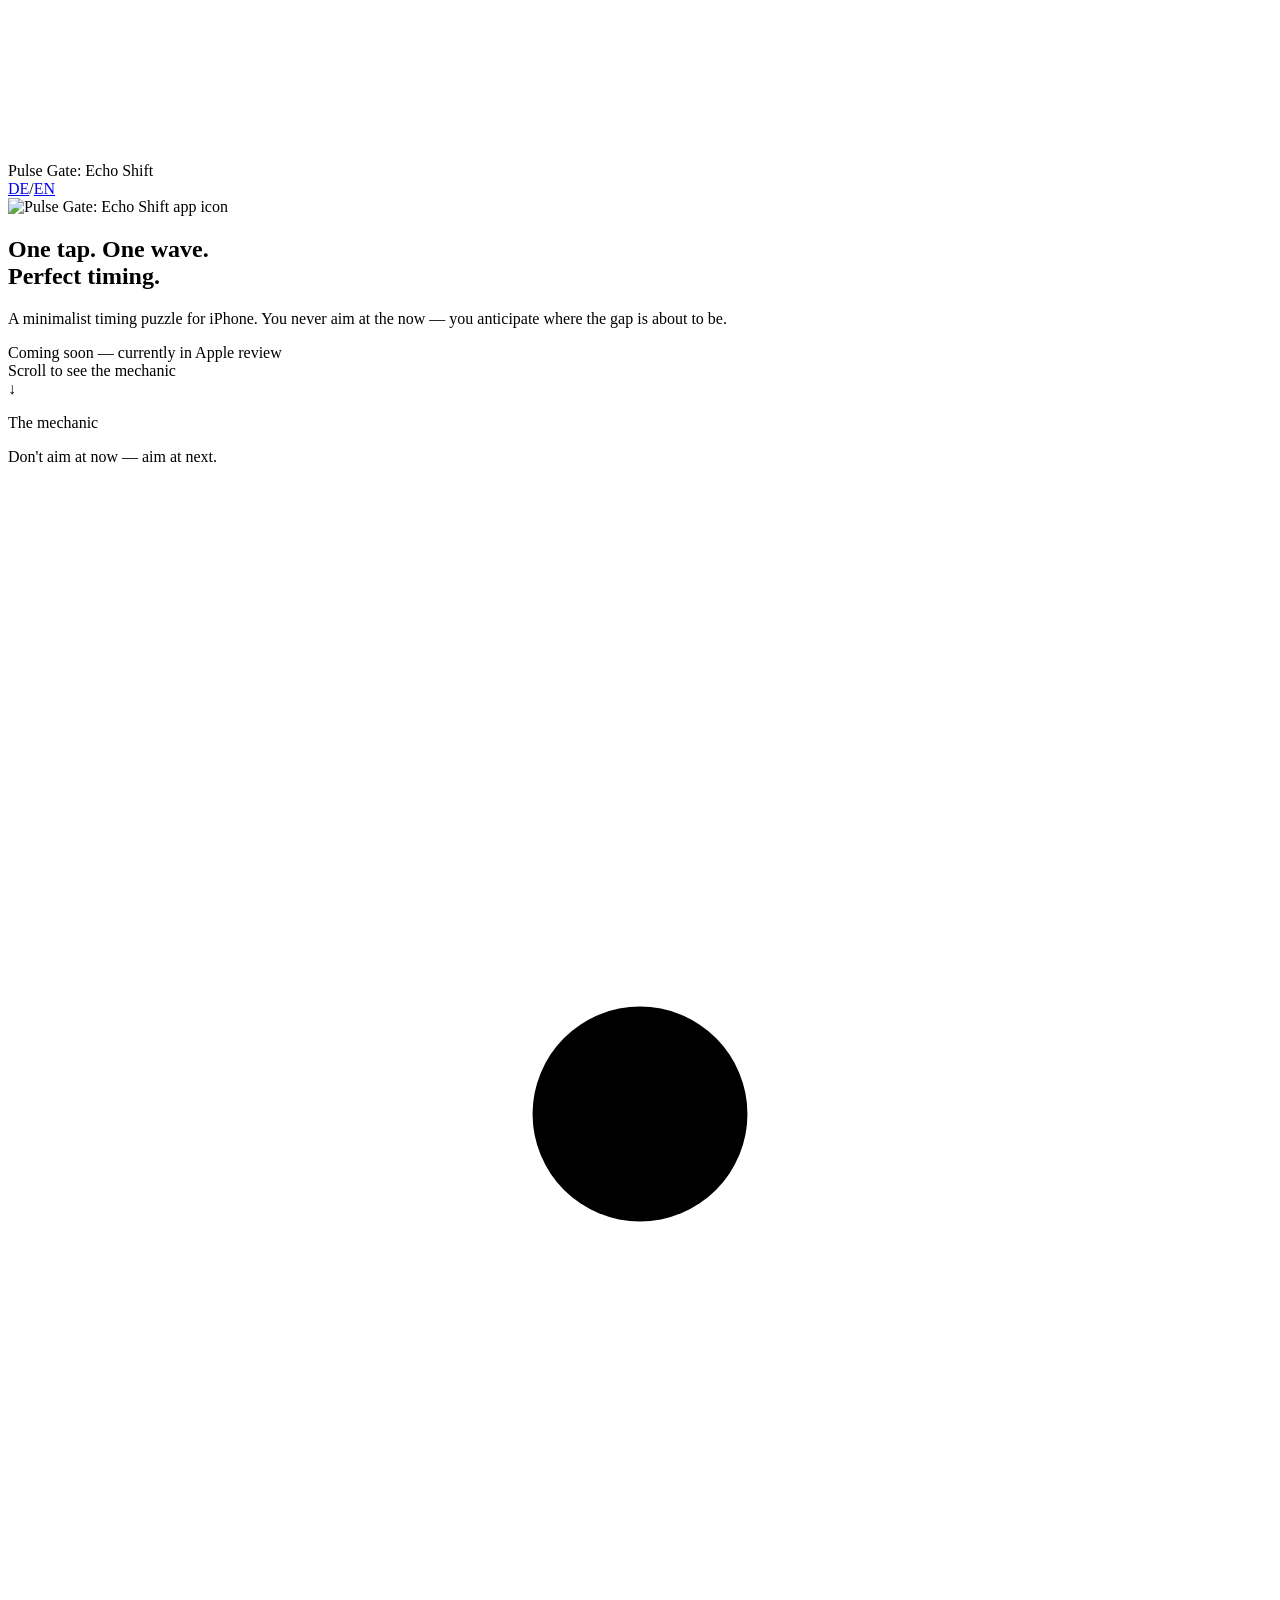
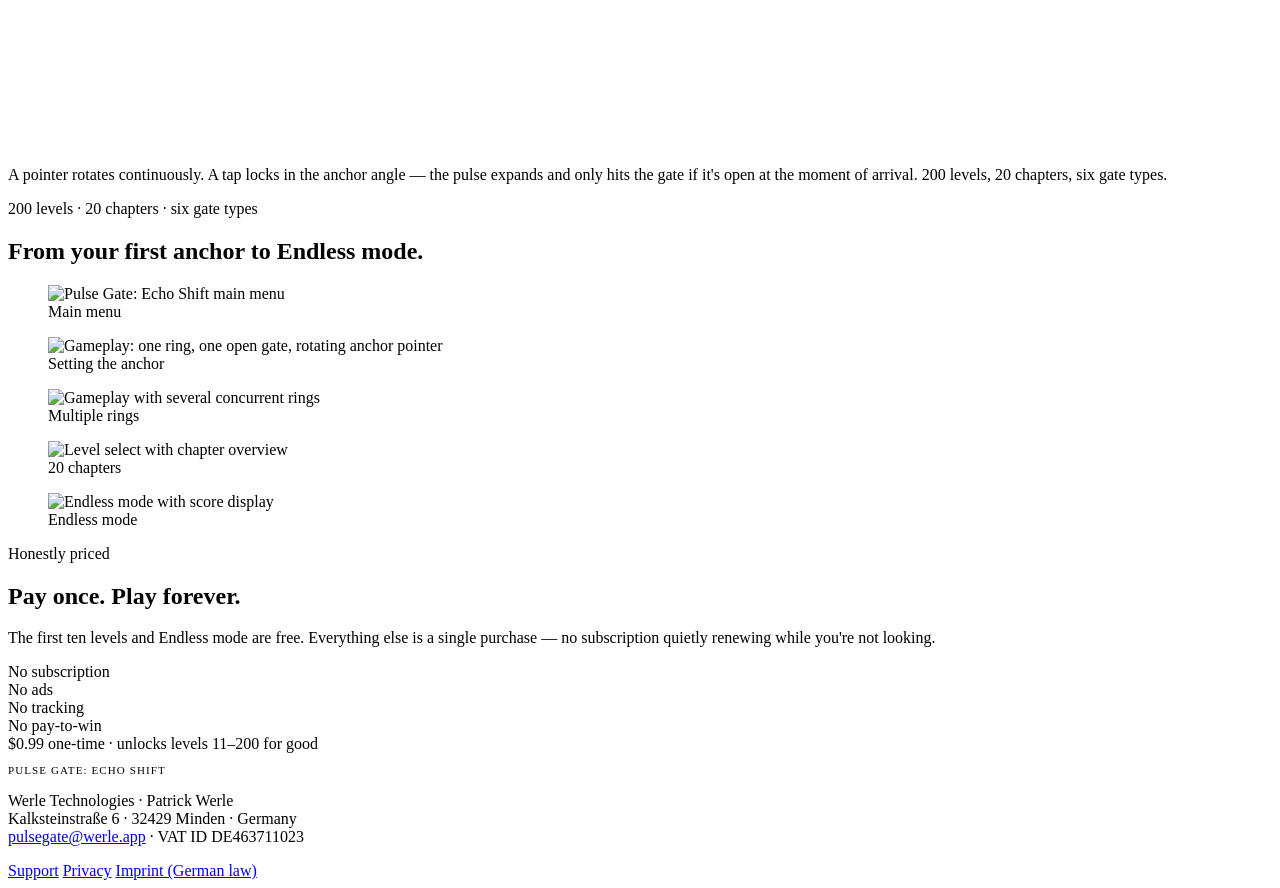
==== en/index.html @ 0031e3af "Add EN homepage, legal pages, shared assets, clean-URL config" ====
<!DOCTYPE html>
<html lang="en">
<head>
<meta charset="UTF-8">
<meta name="viewport" content="width=device-width, initial-scale=1">
<title>Pulse Gate: Echo Shift — One Tap. One Wave. Perfect Timing.</title>
<meta name="description" content="Pulse Gate: Echo Shift is a minimalist one-tap timing puzzle for iPhone. 200 levels, 20 chapters, no subscription, no ads.">
<link rel="canonical" href="https://pulsegate.werle.app/en">
<link rel="alternate" hreflang="de" href="https://pulsegate.werle.app/">
<link rel="alternate" hreflang="en" href="https://pulsegate.werle.app/en">
<link rel="alternate" hreflang="x-default" href="https://pulsegate.werle.app/">
<meta property="og:title" content="Pulse Gate: Echo Shift">
<meta property="og:description" content="A minimalist timing puzzle for iPhone. You never aim at the now — you anticipate where the gap will be.">
<meta property="og:image" content="https://pulsegate.werle.app/assets/shot-02-gameplay.png">
<meta property="og:type" content="website">
<link rel="icon" href="/assets/icon.png">
<link rel="apple-touch-icon" href="/assets/icon.png">
<link rel="stylesheet" href="/assets/style.css">
<script>window.PULSEGATE_STRINGS = { hit: 'Perfect', miss: 'Missed' };</script>
</head>
<body>

<canvas id="pulse-canvas" aria-hidden="true"></canvas>

<div class="hud-brand"><span class="dot" aria-hidden="true"></span>Pulse Gate: Echo Shift</div>
<nav class="hud-lang" aria-label="Language">
  <a href="/">DE</a><span class="sep">/</span><a href="/en" aria-current="true">EN</a>
</nav>

<!-- ============== HERO ============== -->
<section id="hero">
  <div class="hero-icon-wrap" id="icon-tilt">
    <img src="/assets/icon.png" alt="Pulse Gate: Echo Shift app icon" width="128" height="128">
  </div>
  <h1 class="hero-headline">One tap. One wave.<br><span class="accent">Perfect timing.</span></h1>
  <p class="hero-sub">A minimalist timing puzzle for iPhone. You never aim at the now — you anticipate where the gap is about to be.</p>
  <div id="hero-cta" data-cta-label="Download on the App Store">
    <div class="status-badge"><span class="led" aria-hidden="true"></span>Coming soon — currently in Apple review</div>
  </div>
  <div class="scroll-hint">Scroll to see the mechanic<div class="chevron">↓</div></div>
</section>

<!-- ============== MECHANIC ============== -->
<section id="mechanic">
  <p class="eyebrow">The mechanic</p>
  <p class="mechanic-intro">Don't aim at now — aim at <span style="color:var(--thread)">next</span>.</p>

  <svg id="mechanic-svg" viewBox="0 0 400 400" role="img" aria-label="Animation of the anchor timing mechanic: a pointer rotates, a tap locks in an angle, a pulse expands and hits an open gate segment.">
    <circle cx="200" cy="200" r="150" fill="none" stroke="var(--gate-off)" stroke-width="3"/>
    <path id="gate-arc" fill="none" stroke="#fff" stroke-width="7" stroke-linecap="round"/>
    <circle id="pulse-ring" cx="200" cy="200" r="0" fill="none" stroke="var(--thread)" stroke-width="3" opacity="0"/>
    <circle cx="200" cy="200" r="34" fill="var(--sunk)" stroke="var(--gate-off)" stroke-width="2"/>
    <circle cx="200" cy="200" r="20" fill="none" stroke="var(--thread)" stroke-width="3"/>
    <line id="pointer" x1="200" y1="200" x2="200" y2="170" stroke="var(--anchor)" stroke-width="4" stroke-linecap="round"/>
    <circle cx="200" cy="200" r="8" fill="var(--thread)"/>
  </svg>
  <p class="mechanic-caption mono" id="mechanic-caption"></p>

  <p class="mechanic-note">A pointer rotates continuously. A tap locks in the anchor angle — the pulse expands and only hits the gate if it's open at the moment of arrival. 200 levels, 20 chapters, six gate types.</p>
</section>

<!-- ============== GALLERY ============== -->
<section id="gallery">
  <p class="eyebrow">200 levels · 20 chapters · six gate types</p>
  <h2 class="gallery-heading">From your first anchor to Endless mode.</h2>
  <div class="gallery-row">
    <div class="tilt-card">
      <figure>
        <img src="/assets/shot-01-menu.png" alt="Pulse Gate: Echo Shift main menu" width="200" height="433" loading="lazy">
        <figcaption>Main menu</figcaption>
      </figure>
    </div>
    <div class="tilt-card">
      <figure>
        <img src="/assets/shot-02-gameplay.png" alt="Gameplay: one ring, one open gate, rotating anchor pointer" width="200" height="433" loading="lazy">
        <figcaption>Setting the anchor</figcaption>
      </figure>
    </div>
    <div class="tilt-card">
      <figure>
        <img src="/assets/shot-03-multi.png" alt="Gameplay with several concurrent rings" width="200" height="433" loading="lazy">
        <figcaption>Multiple rings</figcaption>
      </figure>
    </div>
    <div class="tilt-card">
      <figure>
        <img src="/assets/shot-04-levelselect.png" alt="Level select with chapter overview" width="200" height="433" loading="lazy">
        <figcaption>20 chapters</figcaption>
      </figure>
    </div>
    <div class="tilt-card">
      <figure>
        <img src="/assets/shot-05-endless.png" alt="Endless mode with score display" width="200" height="433" loading="lazy">
        <figcaption>Endless mode</figcaption>
      </figure>
    </div>
  </div>
</section>

<!-- ============== POSITIONING ============== -->
<section id="positioning">
  <p class="eyebrow">Honestly priced</p>
  <h2 class="positioning-heading">Pay once. Play forever.</h2>
  <p class="positioning-sub">The first ten levels and Endless mode are free. Everything else is a single purchase — no subscription quietly renewing while you're not looking.</p>

  <div class="positioning-grid">
    <div class="positioning-item">No subscription</div>
    <div class="positioning-item">No ads</div>
    <div class="positioning-item">No tracking</div>
    <div class="positioning-item">No pay-to-win</div>
  </div>

  <div class="price-card">
    <span class="price-value"><span class="accent">$0.99</span></span>
    <span class="price-caption">one-time · unlocks levels 11–200 for good</span>
  </div>
</section>

<!-- ============== FOOTER ============== -->
<footer>
  <p class="mono" style="letter-spacing:.1em; text-transform:uppercase; color: var(--muted); font-size:11px;">Pulse Gate: Echo Shift</p>
  <p>
    Werle Technologies · Patrick Werle<br>
    Kalksteinstraße 6 · 32429 Minden · Germany<br>
    <a href="mailto:pulsegate@werle.app">pulsegate@werle.app</a> · VAT ID DE463711023
  </p>
  <div class="footer-links">
    <a href="/support">Support</a>
    <a href="/privacy">Privacy</a>
    <a href="/impressum">Imprint (German law)</a>
  </div>
</footer>

<script src="/assets/config.js"></script>
<script src="/assets/site.js"></script>
</body>
</html>
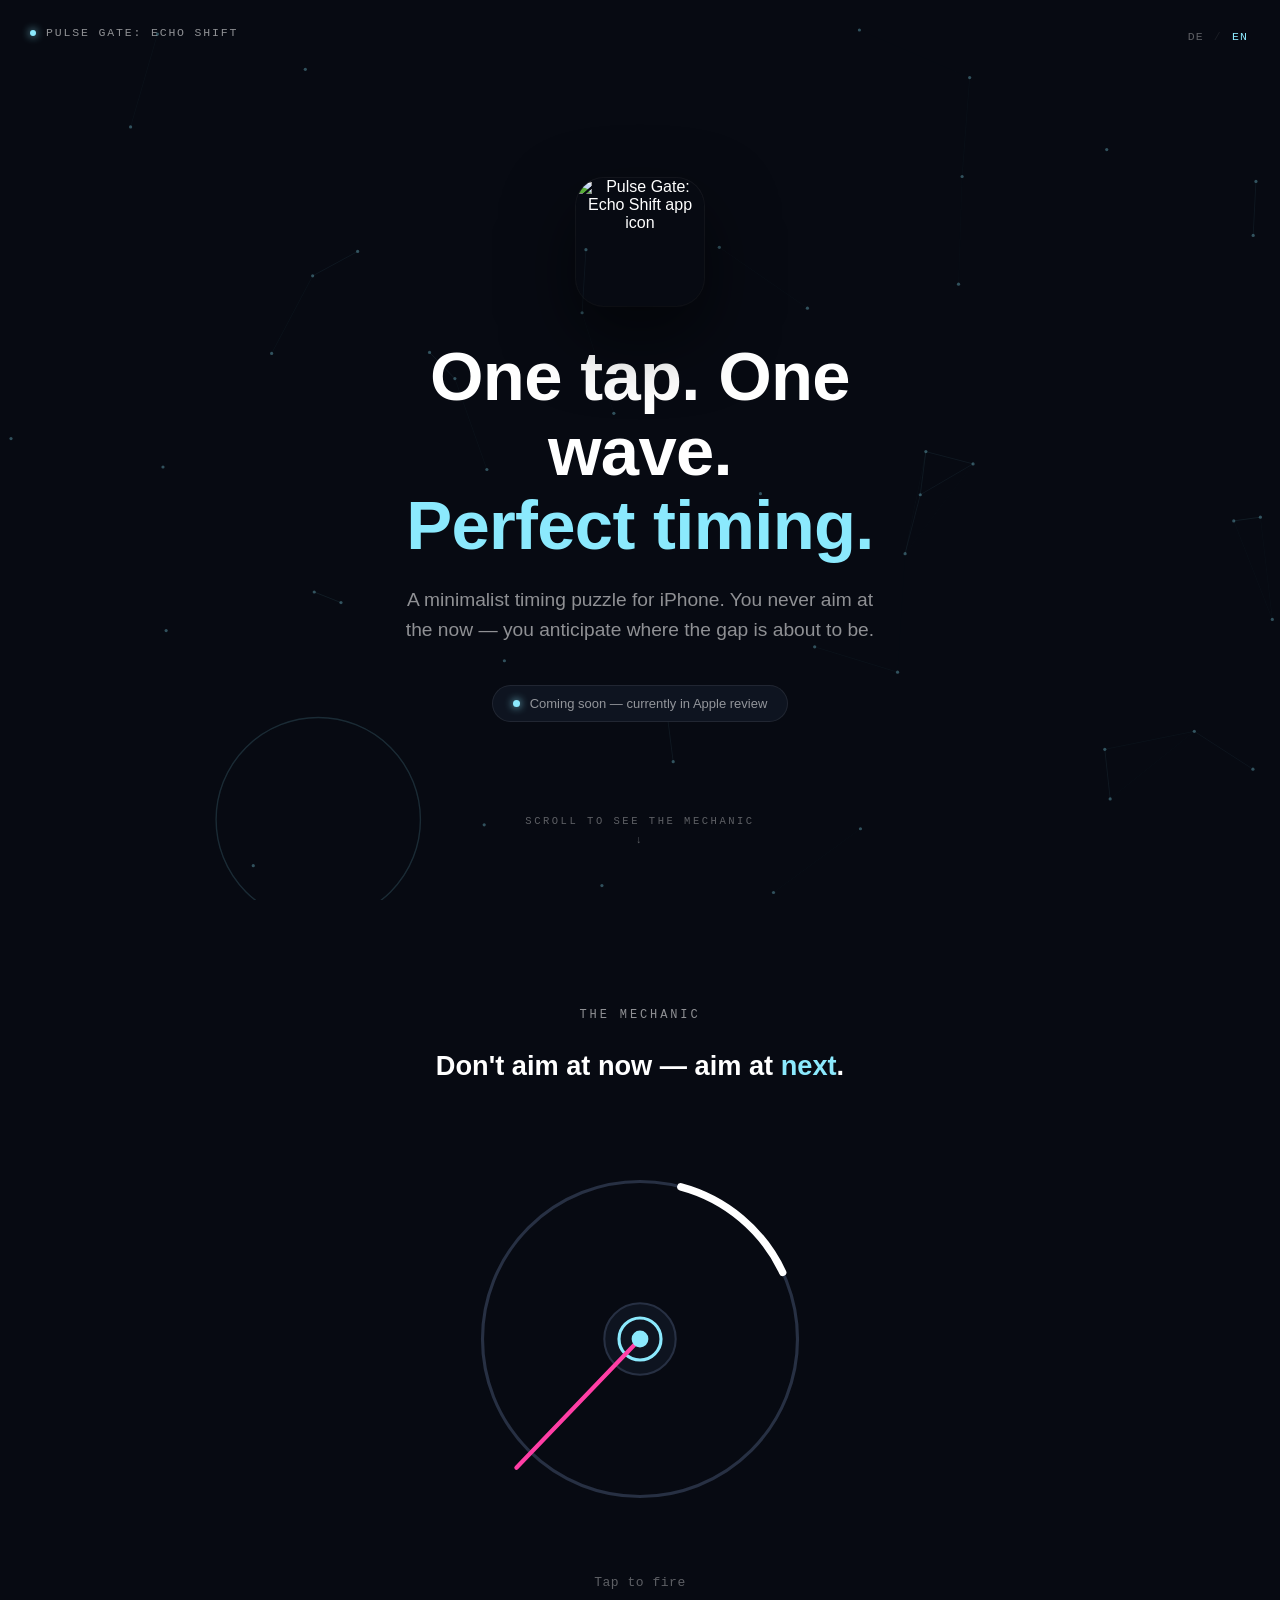
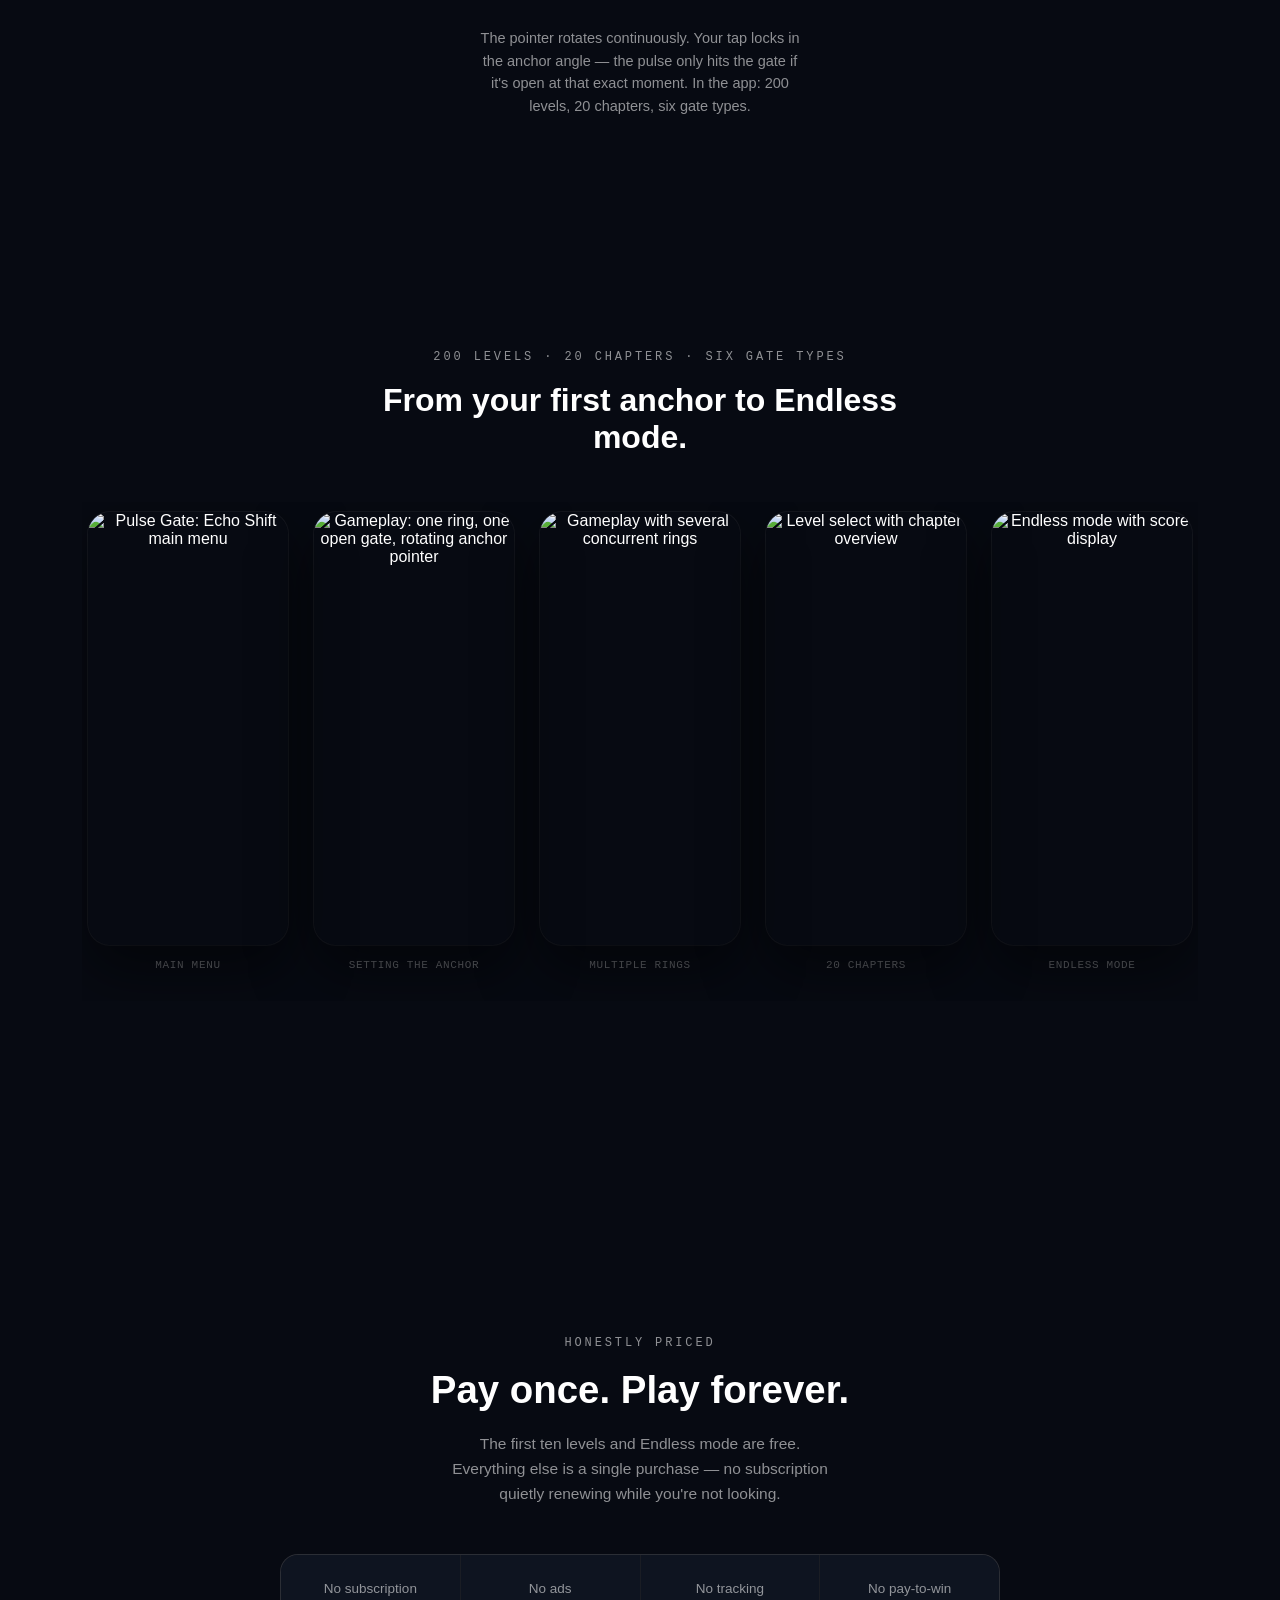
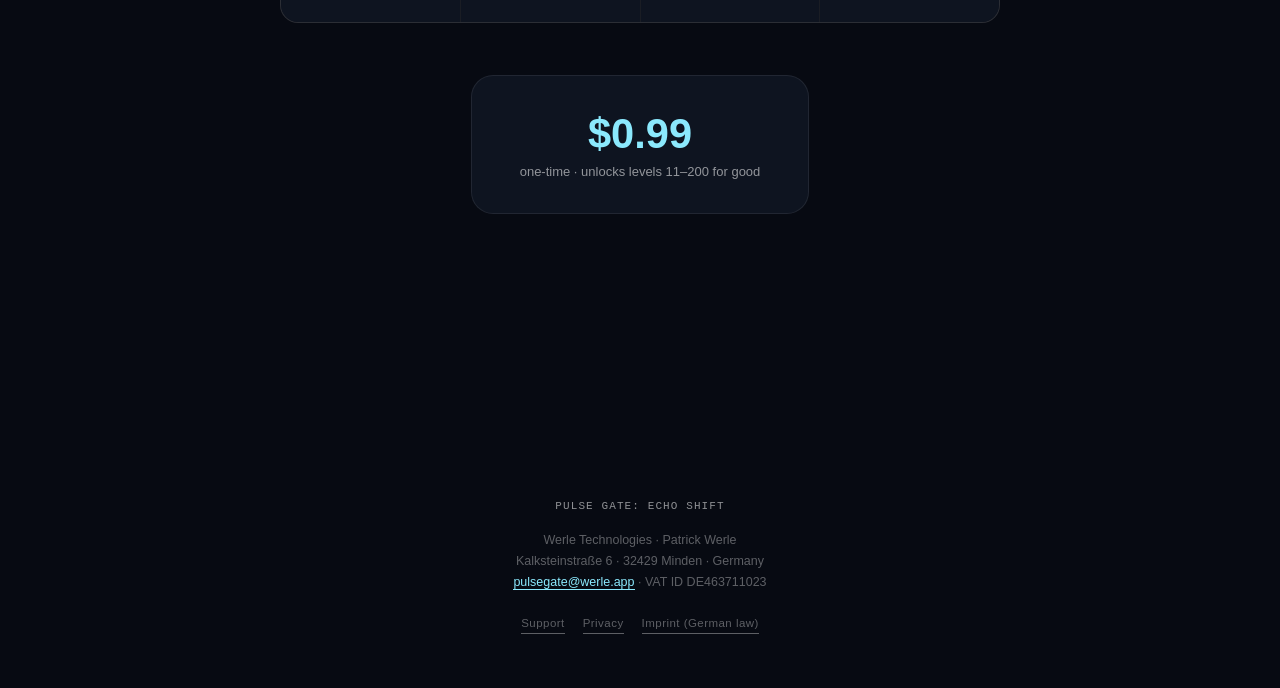
==== commit f5e542b2: "Make mechanic demo genuinely interactive (real tap/click/keyboard); align Impressum contact + legal " ====
--- a/en/index.html
+++ b/en/index.html
@@ -16,7 +16,7 @@
 <link rel="icon" href="/assets/icon.png">
 <link rel="apple-touch-icon" href="/assets/icon.png">
 <link rel="stylesheet" href="/assets/style.css">
-<script>window.PULSEGATE_STRINGS = { hit: 'Perfect', miss: 'Missed' };</script>
+<script>window.PULSEGATE_STRINGS = { hit: 'Perfect', miss: 'Missed', hint: 'Tap to fire' };</script>
 </head>
 <body>
 
@@ -45,7 +45,7 @@
   <p class="eyebrow">The mechanic</p>
   <p class="mechanic-intro">Don't aim at now — aim at <span style="color:var(--thread)">next</span>.</p>
 
-  <svg id="mechanic-svg" viewBox="0 0 400 400" role="img" aria-label="Animation of the anchor timing mechanic: a pointer rotates, a tap locks in an angle, a pulse expands and hits an open gate segment.">
+  <svg id="mechanic-svg" viewBox="0 0 400 400" aria-label="Interactive anchor timing demo: tap or click to lock in the rotating pointer's angle. If the pulse hits the open gate segment, it's Perfect, otherwise Missed.">
     <circle cx="200" cy="200" r="150" fill="none" stroke="var(--gate-off)" stroke-width="3"/>
     <path id="gate-arc" fill="none" stroke="#fff" stroke-width="7" stroke-linecap="round"/>
     <circle id="pulse-ring" cx="200" cy="200" r="0" fill="none" stroke="var(--thread)" stroke-width="3" opacity="0"/>
@@ -56,7 +56,7 @@
   </svg>
   <p class="mechanic-caption mono" id="mechanic-caption"></p>
 
-  <p class="mechanic-note">A pointer rotates continuously. A tap locks in the anchor angle — the pulse expands and only hits the gate if it's open at the moment of arrival. 200 levels, 20 chapters, six gate types.</p>
+  <p class="mechanic-note">The pointer rotates continuously. Your tap locks in the anchor angle — the pulse only hits the gate if it's open at that exact moment. In the app: 200 levels, 20 chapters, six gate types.</p>
 </section>
 
 <!-- ============== GALLERY ============== -->
--- a/assets/style.css
+++ b/assets/style.css
@@ -0,0 +1,361 @@
+:root {
+  --paper: #070A12;
+  --sunk: #0E1420;
+  --edge: rgba(255,255,255,.08);
+  --ink: #ffffff;
+  --muted: rgba(255,255,255,.55);
+  --faint: rgba(255,255,255,.35);
+  --thread: #8BE9FD;
+  --gate-off: #273043;
+  --perfect: #B8FFCA;
+  --fail: #FF6B6B;
+  --anchor: #FF3EA5;
+}
+* { margin: 0; padding: 0; box-sizing: border-box; }
+html { scroll-behavior: smooth; }
+body {
+  background: var(--paper);
+  color: var(--ink);
+  font-family: -apple-system, "SF Pro Text", "Helvetica Neue", Arial, sans-serif;
+  overflow-x: hidden;
+  -webkit-font-smoothing: antialiased;
+}
+.mono {
+  font-family: ui-monospace, "SF Mono", Menlo, monospace;
+}
+a { color: var(--thread); text-decoration: none; border-bottom: 1px solid currentColor; }
+a:hover { opacity: .75; }
+
+#pulse-canvas {
+  position: fixed;
+  inset: 0;
+  z-index: 0;
+  pointer-events: none;
+}
+
+.hud-brand {
+  position: fixed;
+  top: 26px;
+  left: 30px;
+  z-index: 10;
+  display: flex;
+  align-items: center;
+  gap: 10px;
+  font-family: ui-monospace, "SF Mono", Menlo, monospace;
+  font-size: 11.5px;
+  letter-spacing: 0.16em;
+  text-transform: uppercase;
+  color: var(--muted);
+}
+.hud-brand .dot {
+  width: 6px; height: 6px; border-radius: 50%;
+  background: var(--thread);
+  box-shadow: 0 0 8px var(--thread);
+  animation: pulseDot 2.4s ease-in-out infinite;
+}
+@keyframes pulseDot {
+  0%, 100% { opacity: 1; transform: scale(1); }
+  50% { opacity: .35; transform: scale(.7); }
+}
+
+.hud-lang {
+  position: fixed;
+  top: 26px;
+  right: 30px;
+  z-index: 10;
+  display: flex;
+  align-items: center;
+  gap: 8px;
+  font-family: ui-monospace, "SF Mono", Menlo, monospace;
+  font-size: 11.5px;
+  letter-spacing: 0.1em;
+}
+.hud-lang a {
+  border-bottom: none;
+  color: var(--faint);
+  padding: 4px 2px;
+}
+.hud-lang a[aria-current="true"] {
+  color: var(--thread);
+}
+.hud-lang a:hover { opacity: .8; }
+.hud-lang .sep { color: var(--edge); }
+
+section {
+  position: relative;
+  z-index: 1;
+  min-height: 100vh;
+  display: flex;
+  flex-direction: column;
+  align-items: center;
+  justify-content: center;
+  text-align: center;
+  padding: 12vh 6vw;
+}
+
+.eyebrow {
+  font-family: ui-monospace, "SF Mono", Menlo, monospace;
+  font-size: 12px;
+  letter-spacing: 0.24em;
+  text-transform: uppercase;
+  color: var(--muted);
+  margin-bottom: 18px;
+}
+
+/* ---------------- Hero ---------------- */
+.hero-icon-wrap {
+  width: 128px;
+  height: 128px;
+  margin-bottom: 34px;
+  perspective: 900px;
+}
+.hero-icon-wrap img {
+  width: 100%;
+  height: 100%;
+  display: block;
+  border-radius: 28px;
+  box-shadow: 0 30px 70px rgba(0,0,0,.55), 0 0 0 1px rgba(255,255,255,.06);
+  transition: transform .15s ease-out;
+  will-change: transform;
+}
+h1.hero-headline {
+  font-size: clamp(2.3rem, 6vw, 4.3rem);
+  font-weight: 700;
+  letter-spacing: -0.01em;
+  line-height: 1.08;
+  max-width: 16ch;
+}
+h1.hero-headline .accent { color: var(--thread); }
+.hero-sub {
+  margin-top: 22px;
+  max-width: 46ch;
+  font-size: clamp(1rem, 2vw, 1.2rem);
+  line-height: 1.55;
+  color: var(--muted);
+}
+.status-badge {
+  margin-top: 40px;
+  display: inline-flex;
+  align-items: center;
+  gap: 10px;
+  padding: 10px 20px;
+  border-radius: 999px;
+  border: 1px solid var(--edge);
+  background: var(--sunk);
+  font-size: 13px;
+  color: var(--muted);
+}
+.status-badge .led {
+  width: 7px; height: 7px; border-radius: 50%;
+  background: var(--thread);
+  box-shadow: 0 0 8px var(--thread);
+  animation: pulseDot 2.4s ease-in-out infinite;
+}
+.appstore-cta {
+  margin-top: 40px;
+  display: inline-flex;
+  align-items: center;
+  gap: 10px;
+  padding: 14px 28px;
+  border-radius: 999px;
+  border: 1px solid var(--thread);
+  background: var(--thread);
+  color: var(--paper);
+  font-size: 15px;
+  font-weight: 600;
+}
+.appstore-cta:hover { opacity: .88; }
+.scroll-hint {
+  position: absolute;
+  bottom: 6vh;
+  left: 50%;
+  transform: translateX(-50%);
+  font-family: ui-monospace, "SF Mono", Menlo, monospace;
+  font-size: 10.5px;
+  letter-spacing: 0.24em;
+  text-transform: uppercase;
+  color: var(--faint);
+}
+.scroll-hint .chevron { margin-top: 7px; animation: bob 1.7s ease-in-out infinite; }
+@keyframes bob { 0%,100% { transform: translateY(0); } 50% { transform: translateY(5px); } }
+
+/* ---------------- Mechanic ---------------- */
+#mechanic-svg {
+  width: min(76vw, 420px);
+  height: auto;
+  overflow: visible;
+  cursor: pointer;
+  -webkit-tap-highlight-color: transparent;
+  touch-action: manipulation;
+  transition: transform .12s ease;
+}
+#mechanic-svg:hover { transform: scale(1.015); }
+#mechanic-svg:active { transform: scale(0.975); }
+#mechanic-svg:focus-visible {
+  outline: 2px solid var(--thread);
+  outline-offset: 10px;
+  border-radius: 50%;
+}
+.mechanic-caption {
+  margin-top: 26px;
+  height: 22px;
+  font-family: ui-monospace, "SF Mono", Menlo, monospace;
+  font-size: 13px;
+  letter-spacing: 0.08em;
+  text-transform: uppercase;
+  opacity: 0;
+  transition: opacity .25s ease;
+}
+.mechanic-caption.show { opacity: 1; }
+.mechanic-caption.hit { color: var(--perfect); }
+.mechanic-caption.miss { color: var(--fail); }
+.mechanic-caption.hint { color: var(--faint); text-transform: none; letter-spacing: 0.04em; }
+.mechanic-intro {
+  max-width: 42ch;
+  margin-top: 8px;
+  margin-bottom: 46px;
+  font-size: clamp(1.3rem, 2.6vw, 1.7rem);
+  font-weight: 600;
+  line-height: 1.3;
+}
+.mechanic-note {
+  max-width: 40ch;
+  margin-top: 30px;
+  font-size: 14.5px;
+  line-height: 1.55;
+  color: var(--muted);
+}
+
+/* ---------------- Gallery ---------------- */
+#gallery { padding-top: 8vh; padding-bottom: 8vh; }
+.gallery-heading { max-width: 30ch; font-size: clamp(1.4rem, 3vw, 2rem); font-weight: 700; margin-bottom: 46px; }
+.gallery-row {
+  display: flex;
+  gap: 26px;
+  overflow-x: auto;
+  max-width: 100%;
+  padding: 10px 6px 30px;
+  scroll-snap-type: x proximity;
+}
+.gallery-row::-webkit-scrollbar { height: 6px; }
+.gallery-row::-webkit-scrollbar-thumb { background: var(--edge); border-radius: 999px; }
+.tilt-card {
+  flex: 0 0 auto;
+  width: 200px;
+  scroll-snap-align: center;
+  perspective: 1000px;
+}
+.tilt-card figure { margin: 0; }
+.tilt-card img {
+  width: 100%;
+  display: block;
+  border-radius: 22px;
+  box-shadow: 0 24px 60px rgba(0,0,0,.5), 0 0 0 1px rgba(255,255,255,.06);
+  transition: transform .15s ease-out;
+  will-change: transform;
+}
+.tilt-card figcaption {
+  margin-top: 14px;
+  font-family: ui-monospace, "SF Mono", Menlo, monospace;
+  font-size: 11px;
+  letter-spacing: 0.06em;
+  text-transform: uppercase;
+  color: var(--faint);
+}
+
+/* ---------------- Positioning ---------------- */
+.positioning-heading { font-size: clamp(1.6rem, 3.4vw, 2.4rem); font-weight: 700; max-width: 20ch; margin-bottom: 20px; }
+.positioning-sub { max-width: 46ch; color: var(--muted); font-size: 15.5px; line-height: 1.6; margin-bottom: 48px; }
+.positioning-grid {
+  display: grid;
+  grid-template-columns: repeat(auto-fit, minmax(160px, 1fr));
+  gap: 1px;
+  background: var(--edge);
+  border: 1px solid var(--edge);
+  border-radius: 18px;
+  overflow: hidden;
+  max-width: 720px;
+  width: 100%;
+  margin-bottom: 52px;
+}
+.positioning-item {
+  background: var(--sunk);
+  padding: 26px 20px;
+  font-size: 13.5px;
+  color: var(--muted);
+  text-align: center;
+}
+.price-card {
+  display: inline-flex;
+  flex-direction: column;
+  align-items: center;
+  gap: 6px;
+  padding: 34px 48px;
+  border-radius: 22px;
+  border: 1px solid var(--edge);
+  background: var(--sunk);
+}
+.price-value { font-size: 2.6rem; font-weight: 700; }
+.price-value .accent { color: var(--thread); }
+.price-caption { font-size: 13px; color: var(--muted); }
+
+/* ---------------- Footer ---------------- */
+footer {
+  position: relative;
+  z-index: 1;
+  padding: 8vh 6vw 6vh;
+  display: flex;
+  flex-direction: column;
+  align-items: center;
+  text-align: center;
+  gap: 14px;
+  color: var(--faint);
+  font-size: 12.5px;
+  line-height: 1.7;
+}
+footer .footer-links { display: flex; gap: 18px; margin-top: 6px; flex-wrap: wrap; justify-content: center; }
+footer .footer-links a { color: var(--faint); font-size: 11.5px; letter-spacing: .04em; }
+
+@media (max-width: 700px) {
+  .hud-brand { top: 18px; left: 18px; }
+  .hud-lang { top: 18px; right: 18px; }
+  .positioning-grid { grid-template-columns: repeat(2, 1fr); }
+}
+
+@media (prefers-reduced-motion: reduce) {
+  html { scroll-behavior: auto; }
+  *, *::before, *::after {
+    transition-duration: 0.001ms !important;
+    animation-duration: 0.001ms !important;
+    animation-iteration-count: 1 !important;
+  }
+}
+
+/* ---------------- Legal / doc pages ---------------- */
+.doc-body {
+  display: flex; justify-content: center; padding: 48px 20px 80px;
+}
+.doc-body main { max-width: 680px; width: 100%; }
+.doc-body .stand { color: var(--faint); font-size: 14px; margin-bottom: 28px; }
+.doc-body h1 { font-size: 30px; margin: 8px 0 32px; }
+.doc-body h2 {
+  font-family: ui-monospace, "SF Mono", Menlo, monospace;
+  font-size: 13px; letter-spacing: 2px; text-transform: uppercase;
+  color: var(--thread); margin: 36px 0 10px;
+}
+.doc-body h3 { font-size: 15px; margin: 20px 0 6px; color: var(--ink); }
+.doc-body p { margin-bottom: 12px; color: rgba(255,255,255,.72); line-height: 1.7; }
+.doc-body .summary {
+  background: var(--sunk); border: 1px solid var(--edge); border-left: 3px solid var(--thread);
+  border-radius: 2px; padding: 16px 20px; margin: 24px 0; font-size: 15px; color: var(--muted);
+}
+.doc-body .card {
+  background: var(--sunk); border: 1px solid var(--edge); border-radius: 16px; padding: 24px 28px; margin-top: 16px;
+}
+.doc-body hr { border: 0; border-top: 1px solid var(--edge); margin: 44px 0; }
+.doc-body .doc-footer {
+  margin-top: 48px; padding-top: 16px; border-top: 1px solid var(--edge);
+  font-size: 14px; color: var(--faint);
+}
+.doc-body .doc-footer a { color: var(--faint); }
+.doc-back { display: inline-block; margin-bottom: 28px; font-size: 13px; }
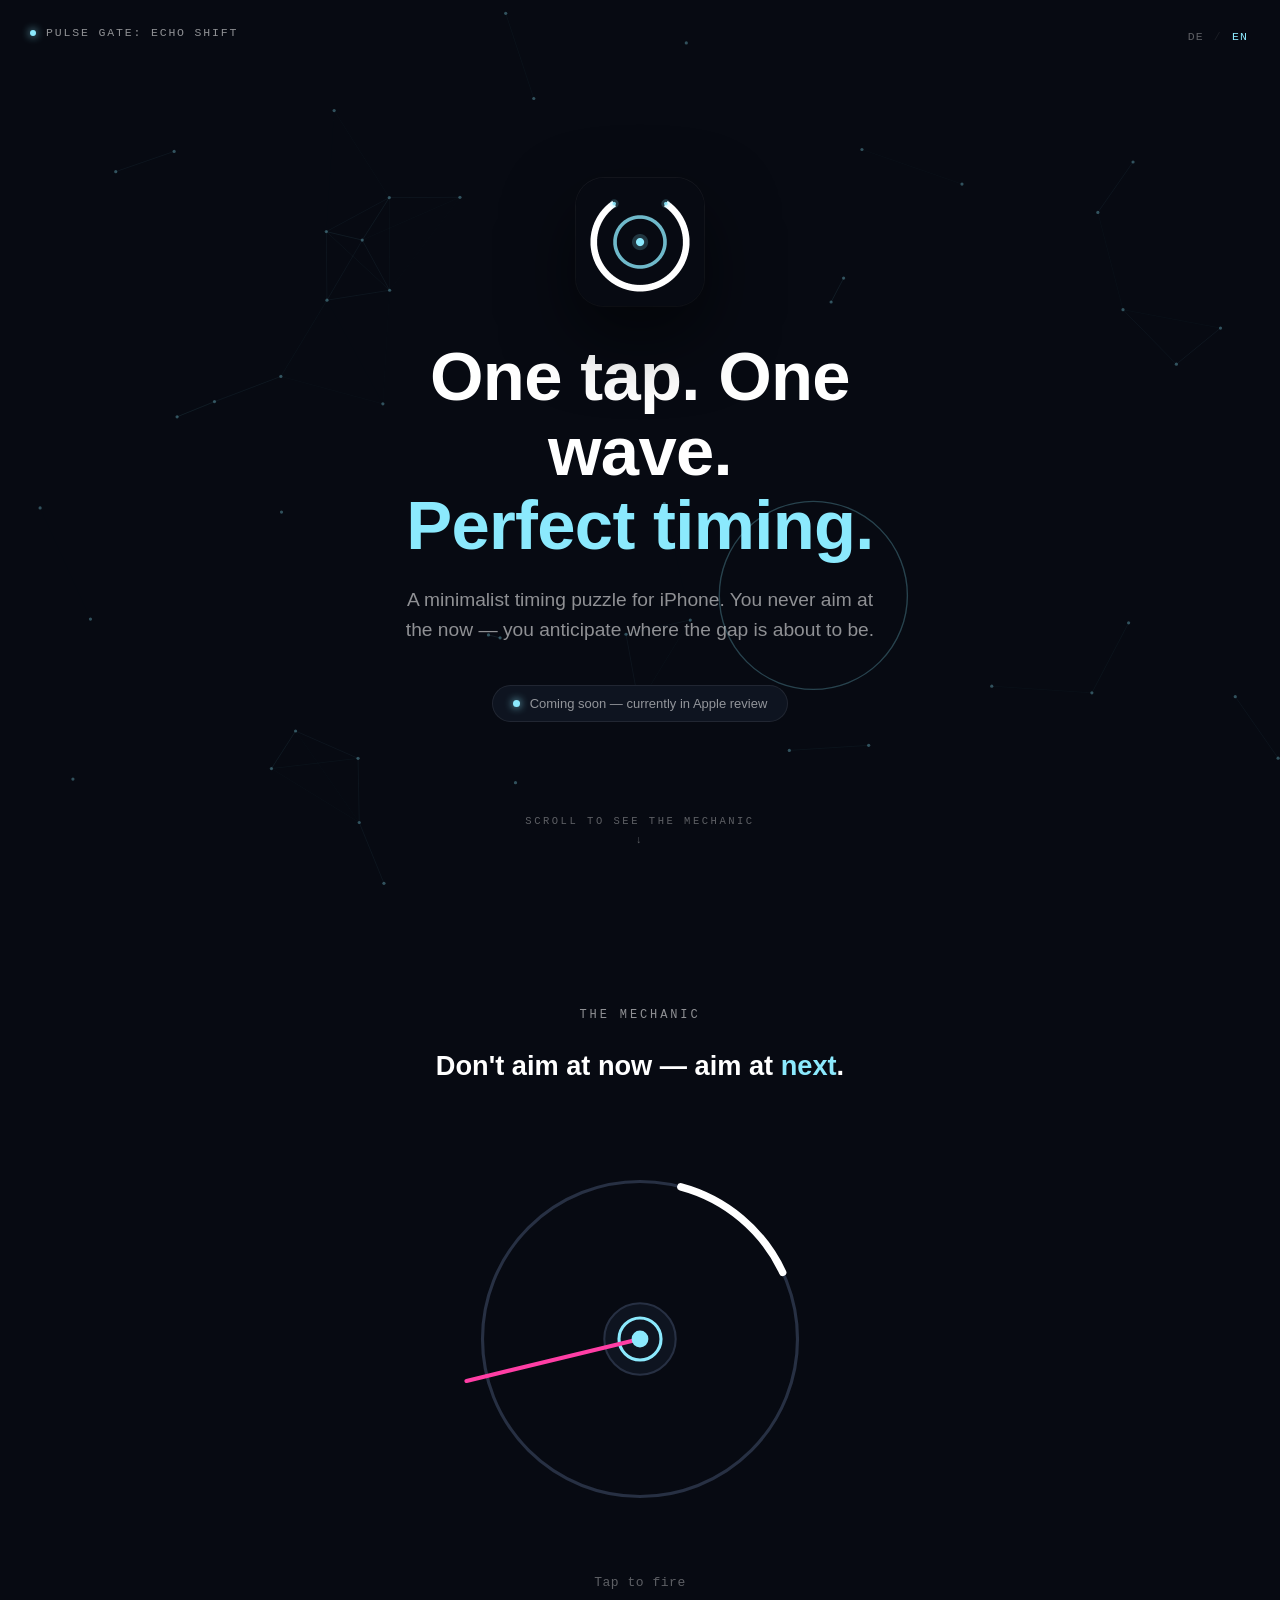
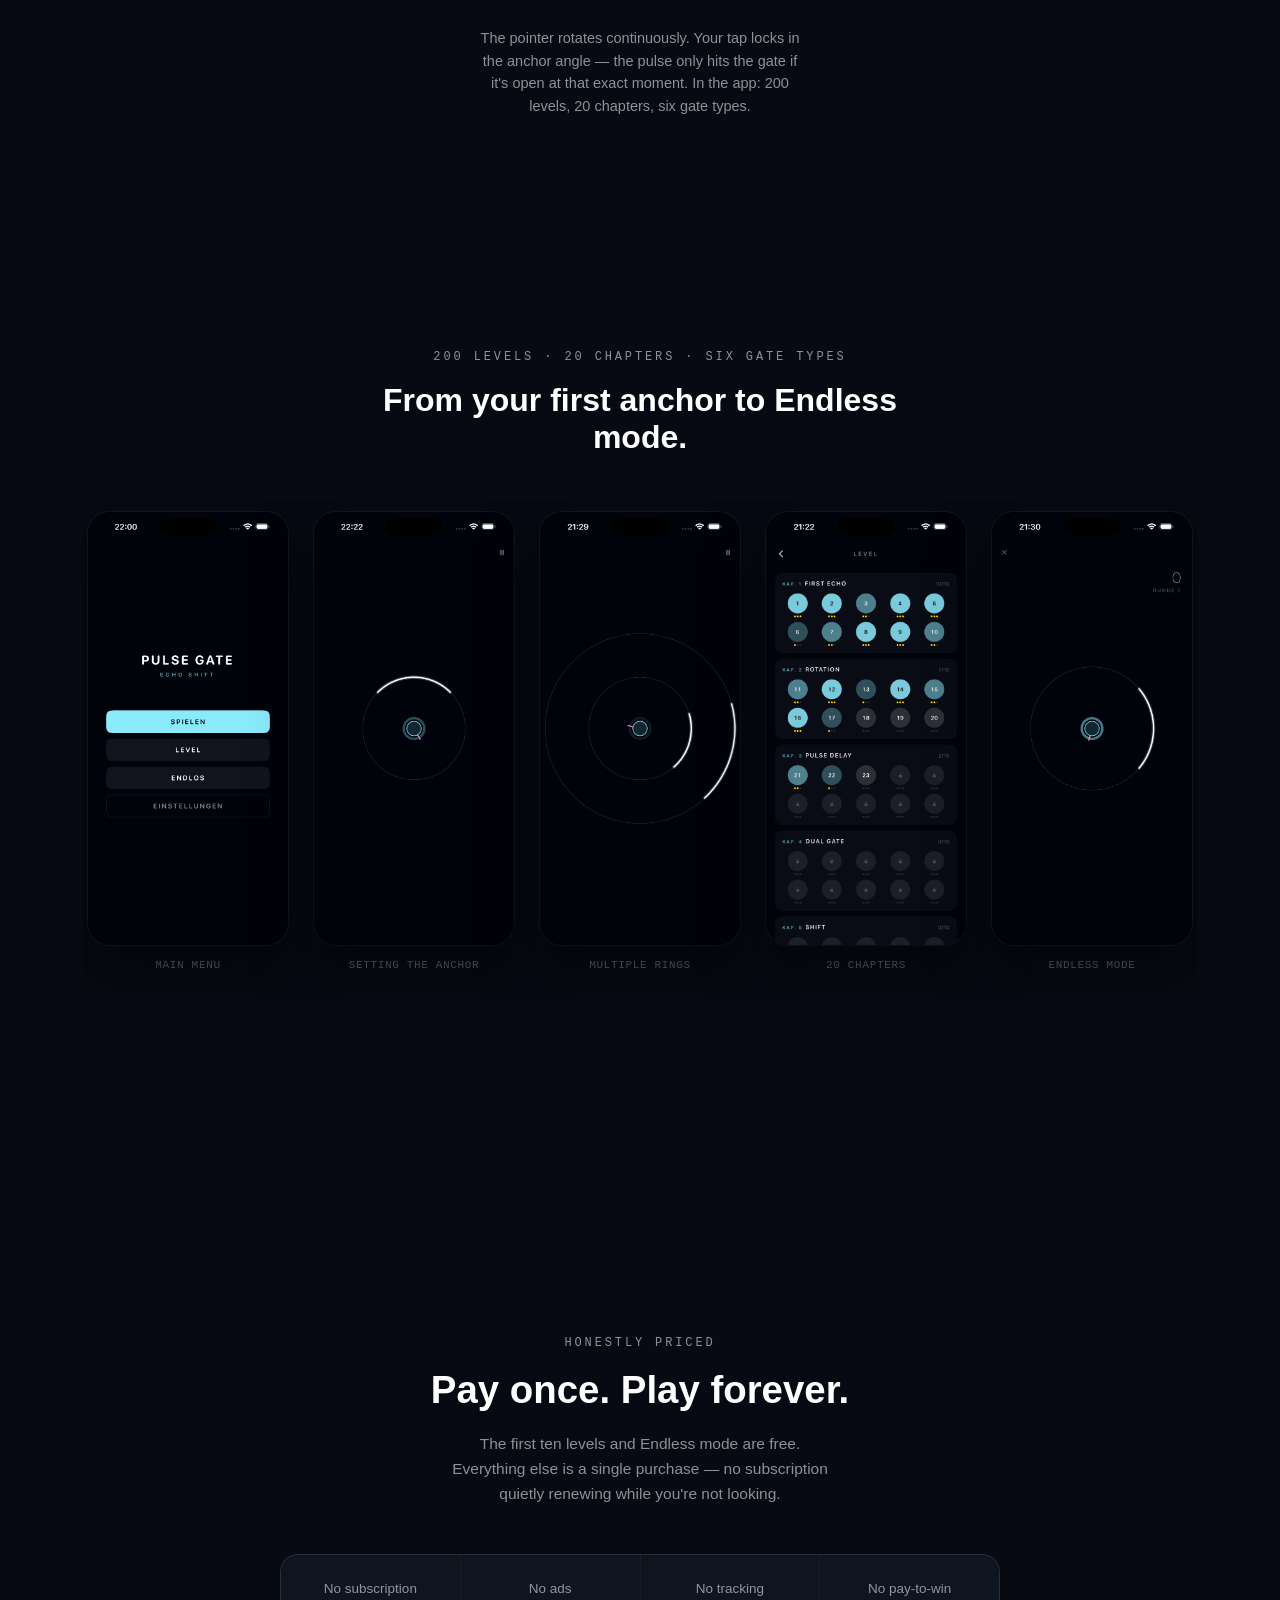
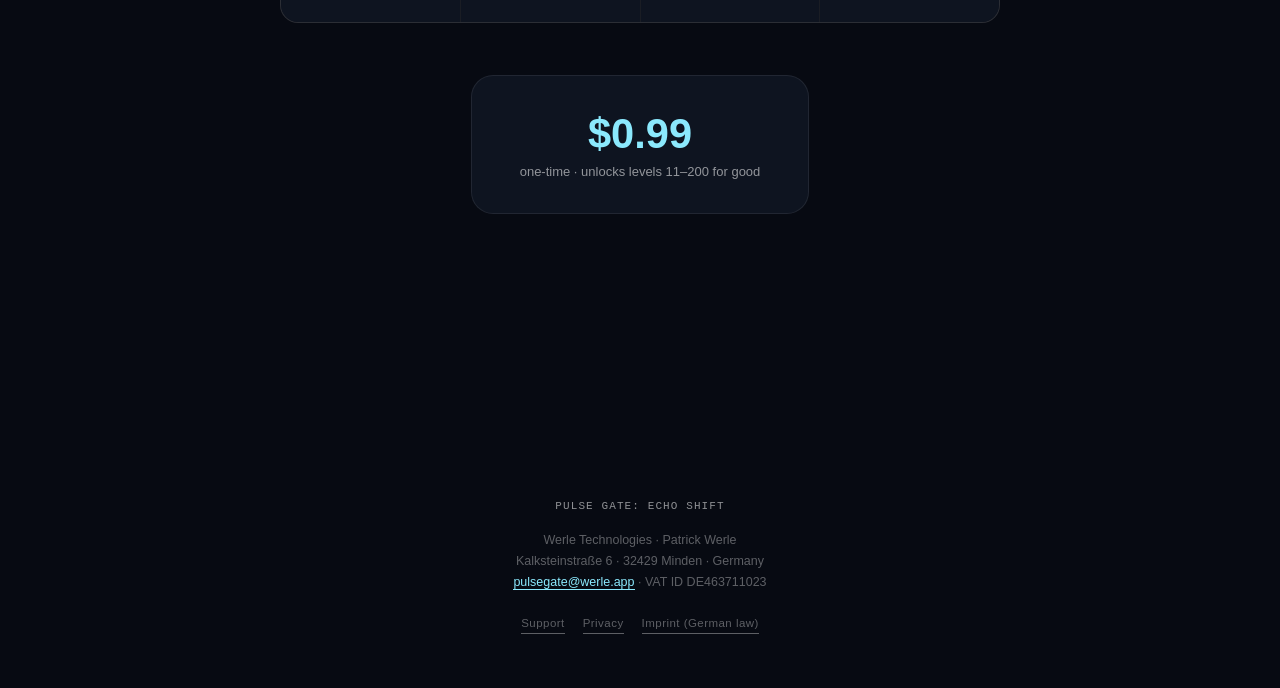
==== commit 5fcf7448: "Fix redirect loop: keep .html pages, drop folder variant GitHub Pages loest /impressum zu impressum." ====
--- a/en/index.html
+++ b/en/index.html
@@ -125,9 +125,9 @@
     <a href="mailto:pulsegate@werle.app">pulsegate@werle.app</a> · VAT ID DE463711023
   </p>
   <div class="footer-links">
-    <a href="/support">Support</a>
-    <a href="/privacy">Privacy</a>
-    <a href="/impressum">Imprint (German law)</a>
+    <a href="/support.html">Support</a>
+    <a href="/privacy.html">Privacy</a>
+    <a href="/impressum.html">Imprint (German law)</a>
   </div>
 </footer>
 
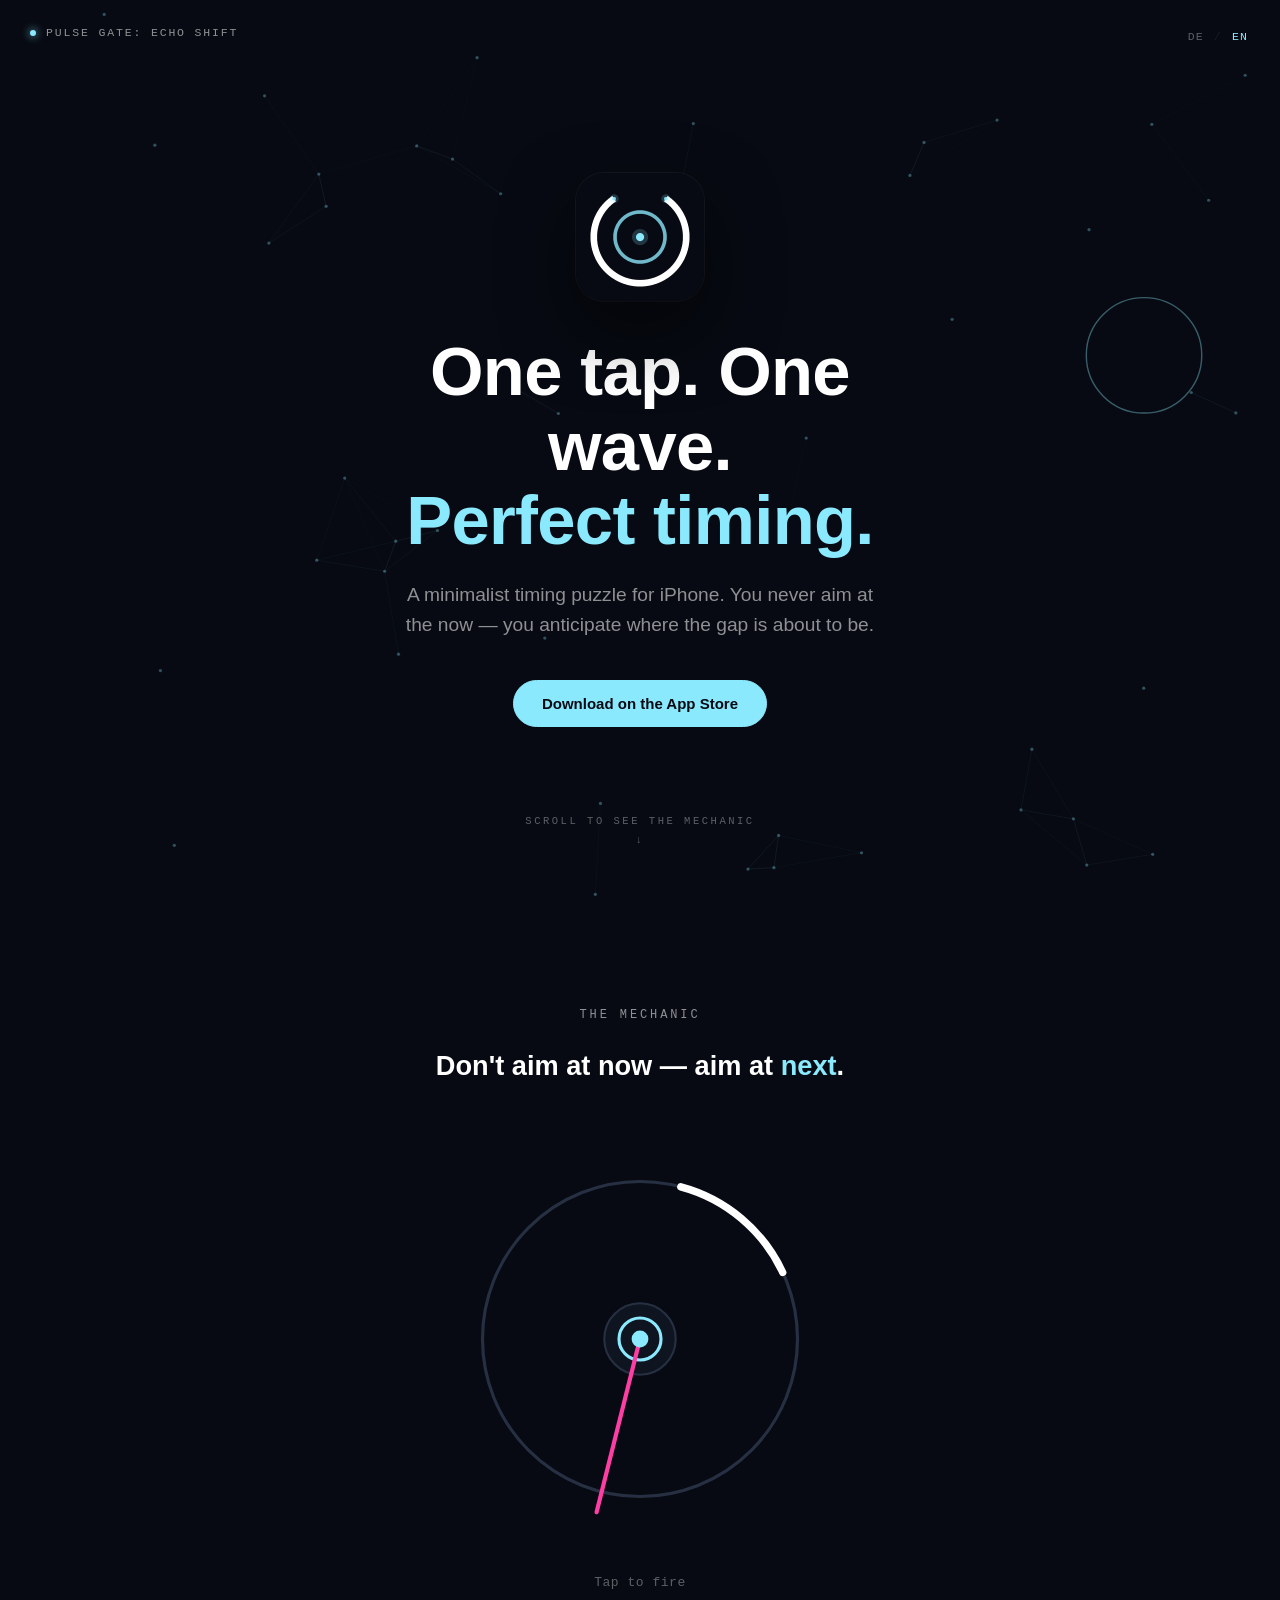
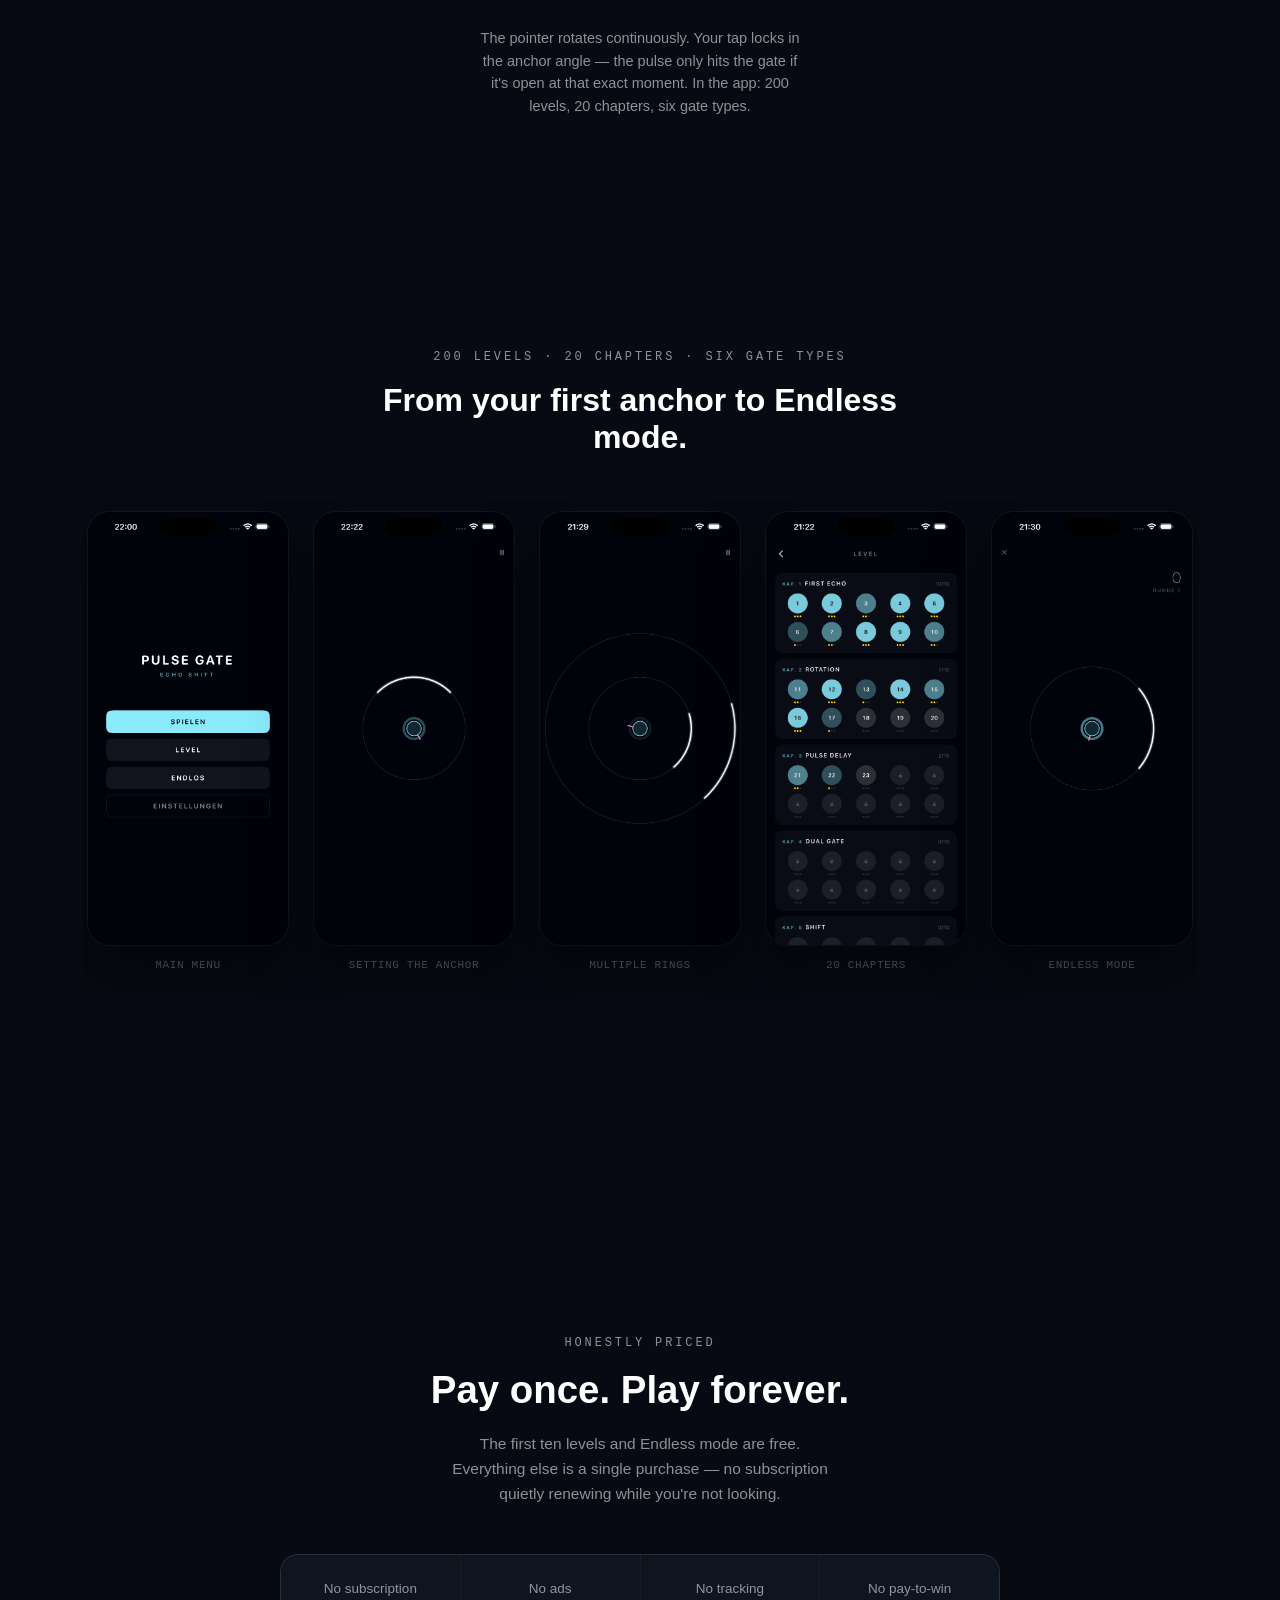
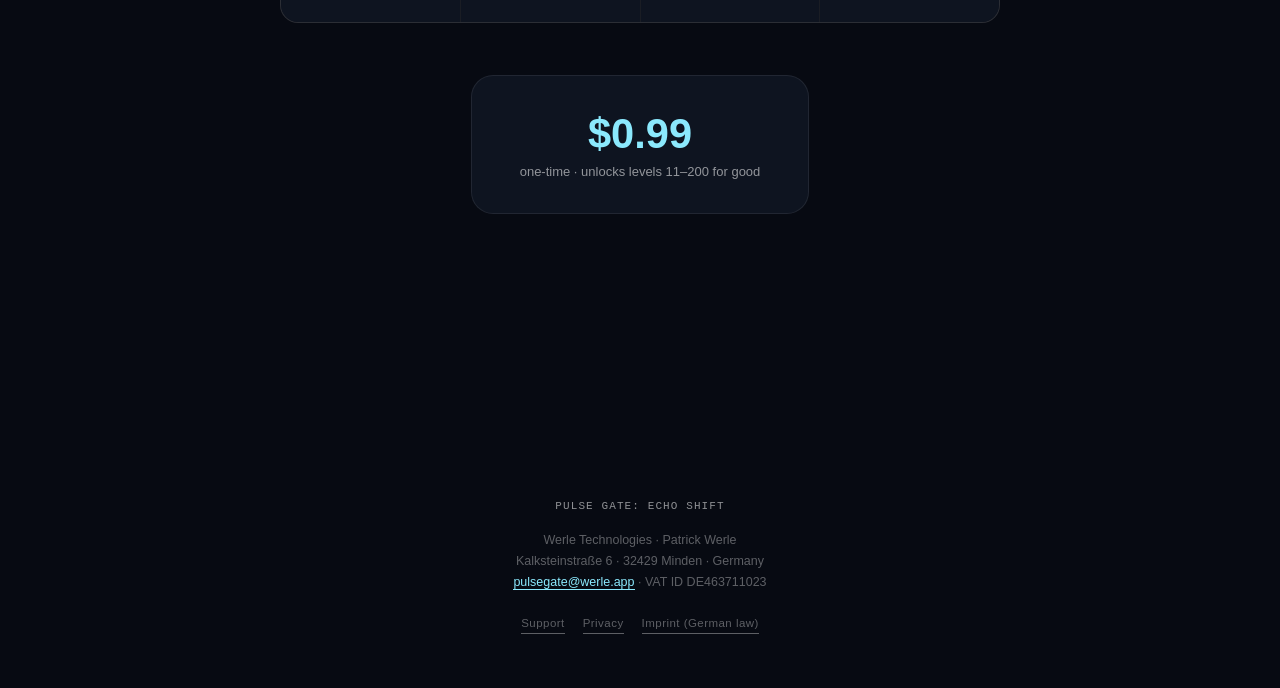
==== commit a164569b: "Go live: link the App Store, drop the pre-launch badge Die App ist seit 2026-08-20 im Store (id67885" ====
--- a/en/index.html
+++ b/en/index.html
@@ -35,7 +35,7 @@
   <h1 class="hero-headline">One tap. One wave.<br><span class="accent">Perfect timing.</span></h1>
   <p class="hero-sub">A minimalist timing puzzle for iPhone. You never aim at the now — you anticipate where the gap is about to be.</p>
   <div id="hero-cta" data-cta-label="Download on the App Store">
-    <div class="status-badge"><span class="led" aria-hidden="true"></span>Coming soon — currently in Apple review</div>
+    <a class="appstore-cta" href="https://apps.apple.com/app/id6788528869">Download on the App Store</a>
   </div>
   <div class="scroll-hint">Scroll to see the mechanic<div class="chevron">↓</div></div>
 </section>
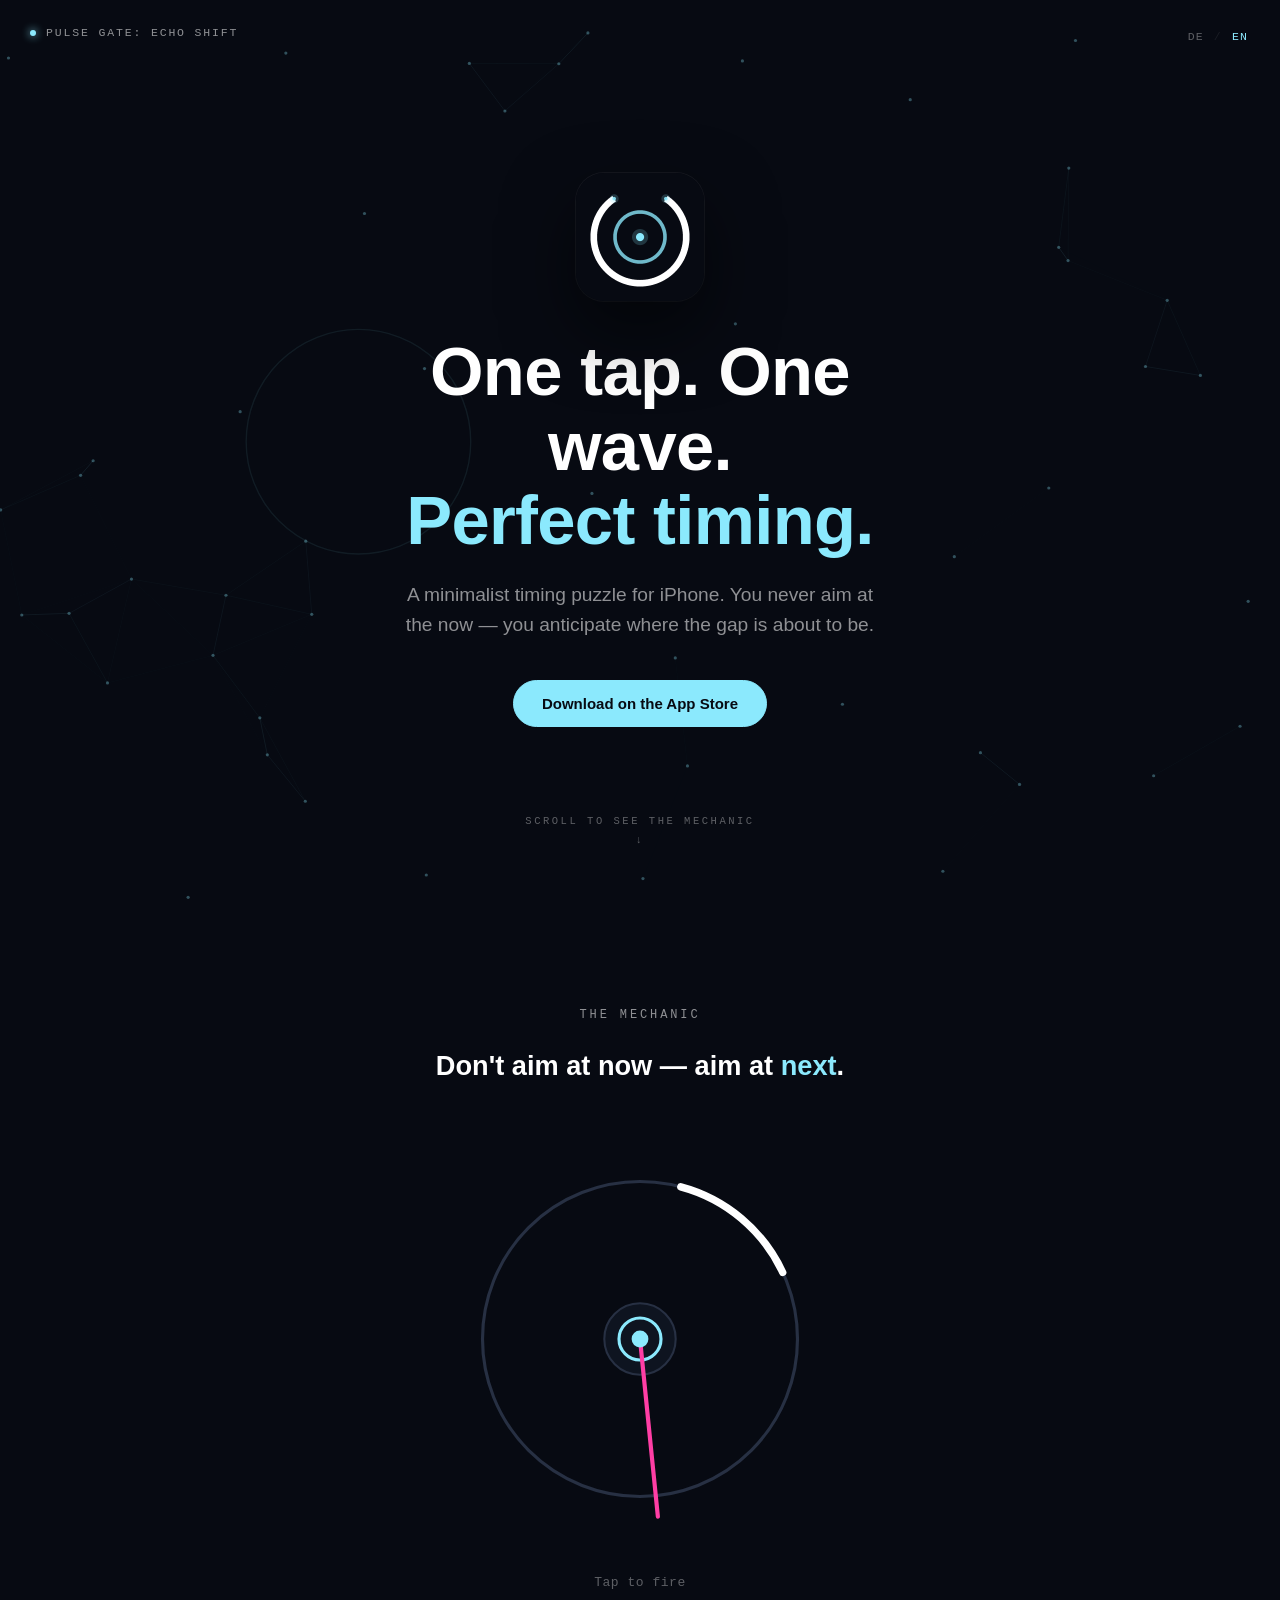
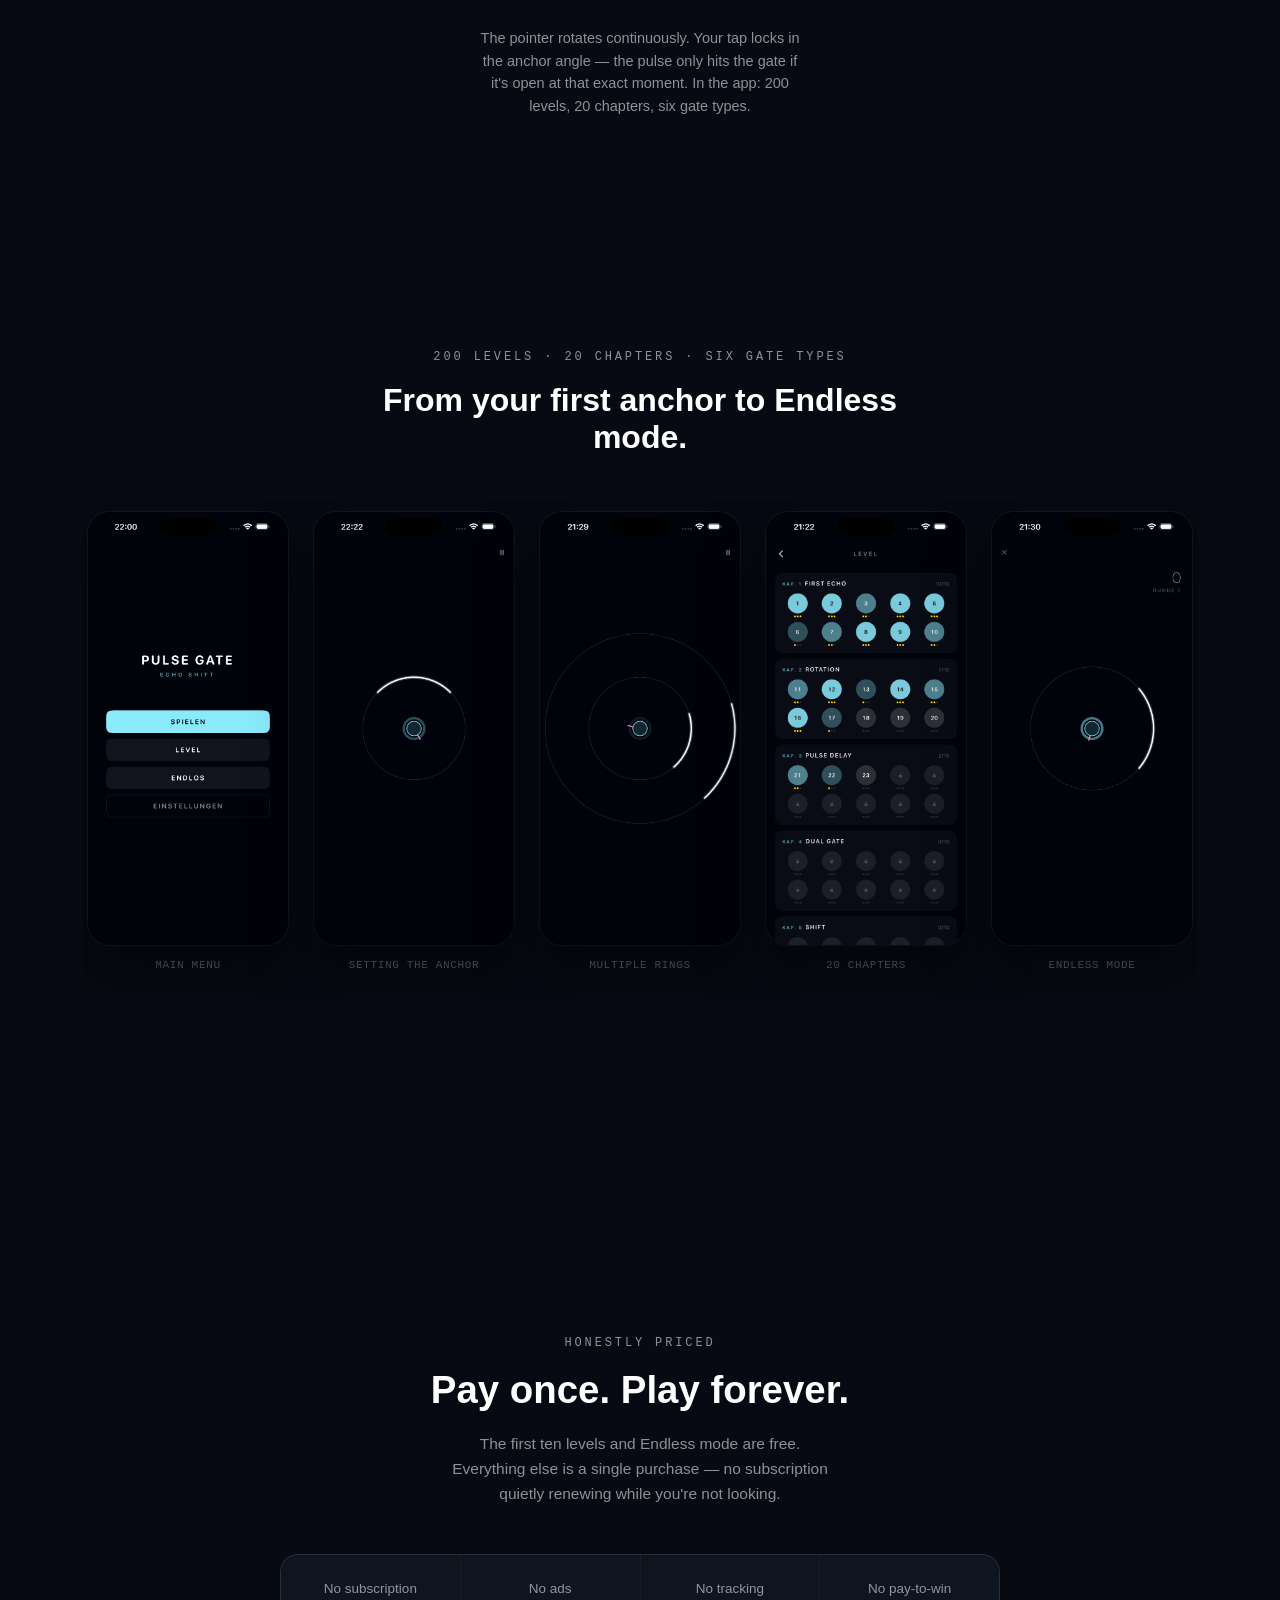
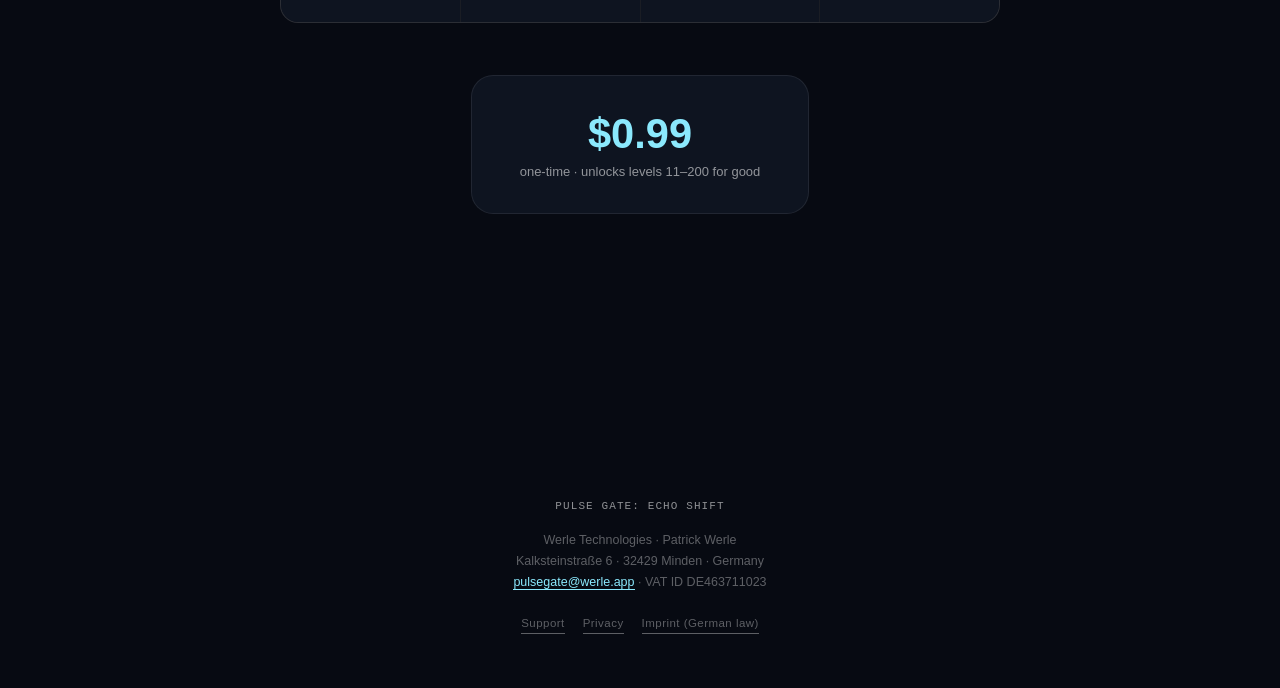
==== commit bb88be2f: "SEO: Smart-App-Banner und MobileApplication-JSON-LD Co-Authored-By: Claude Sonnet 5.5 <noreply@anthr" ====
--- a/en/index.html
+++ b/en/index.html
@@ -13,10 +13,12 @@
 <meta property="og:description" content="A minimalist timing puzzle for iPhone. You never aim at the now — you anticipate where the gap will be.">
 <meta property="og:image" content="https://pulsegate.werle.app/assets/shot-02-gameplay.png">
 <meta property="og:type" content="website">
+<meta name="apple-itunes-app" content="app-id=6788528869">
 <link rel="icon" href="/assets/icon.png">
 <link rel="apple-touch-icon" href="/assets/icon.png">
 <link rel="stylesheet" href="/assets/style.css">
 <script>window.PULSEGATE_STRINGS = { hit: 'Perfect', miss: 'Missed', hint: 'Tap to fire' };</script>
+<script type="application/ld+json">{"@context": "https://schema.org", "@type": "MobileApplication", "name": "Pulse Gate: Echo Shift", "url": "https://pulsegate.werle.app/en", "installUrl": "https://apps.apple.com/app/id6788528869", "applicationCategory": "GameApplication", "operatingSystem": "iOS", "inLanguage": "en", "author": {"@type": "Organization", "name": "Werle Technologies", "url": "https://werle.app"}}</script>
 </head>
 <body>
 
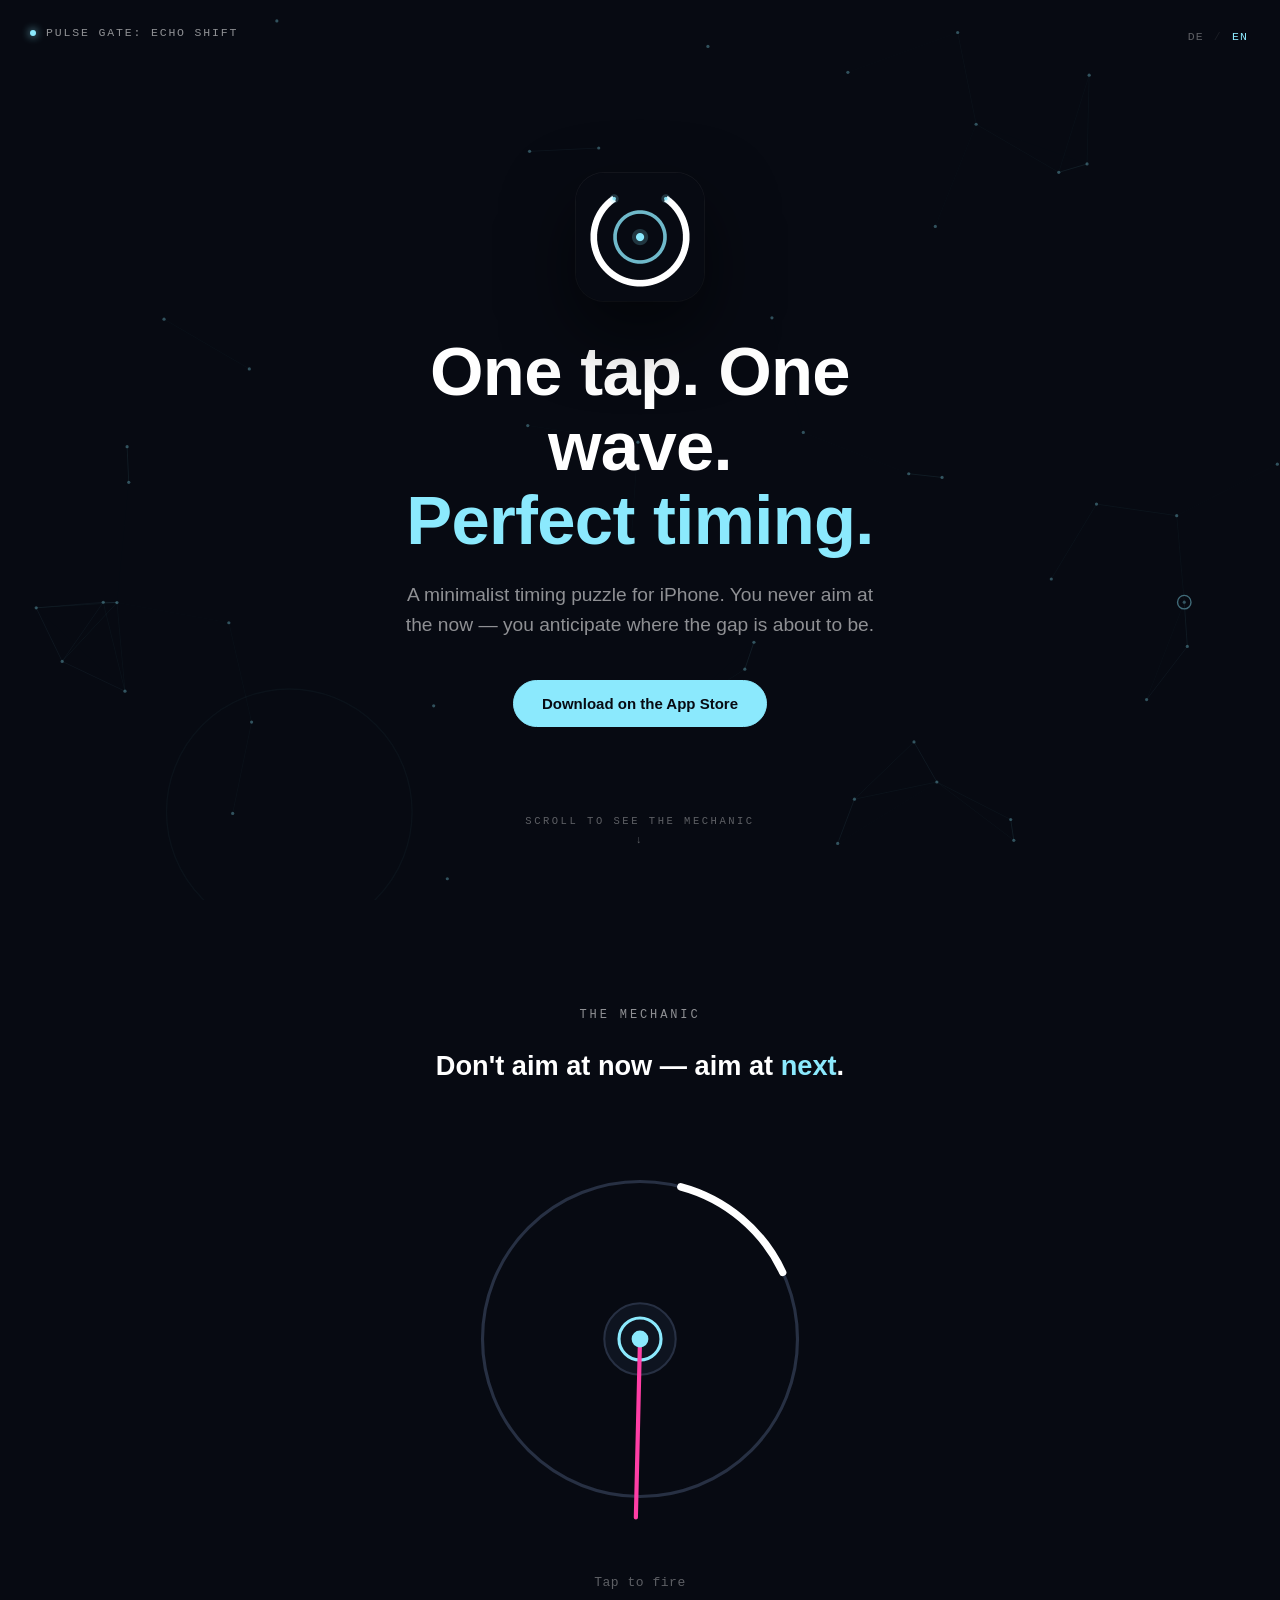
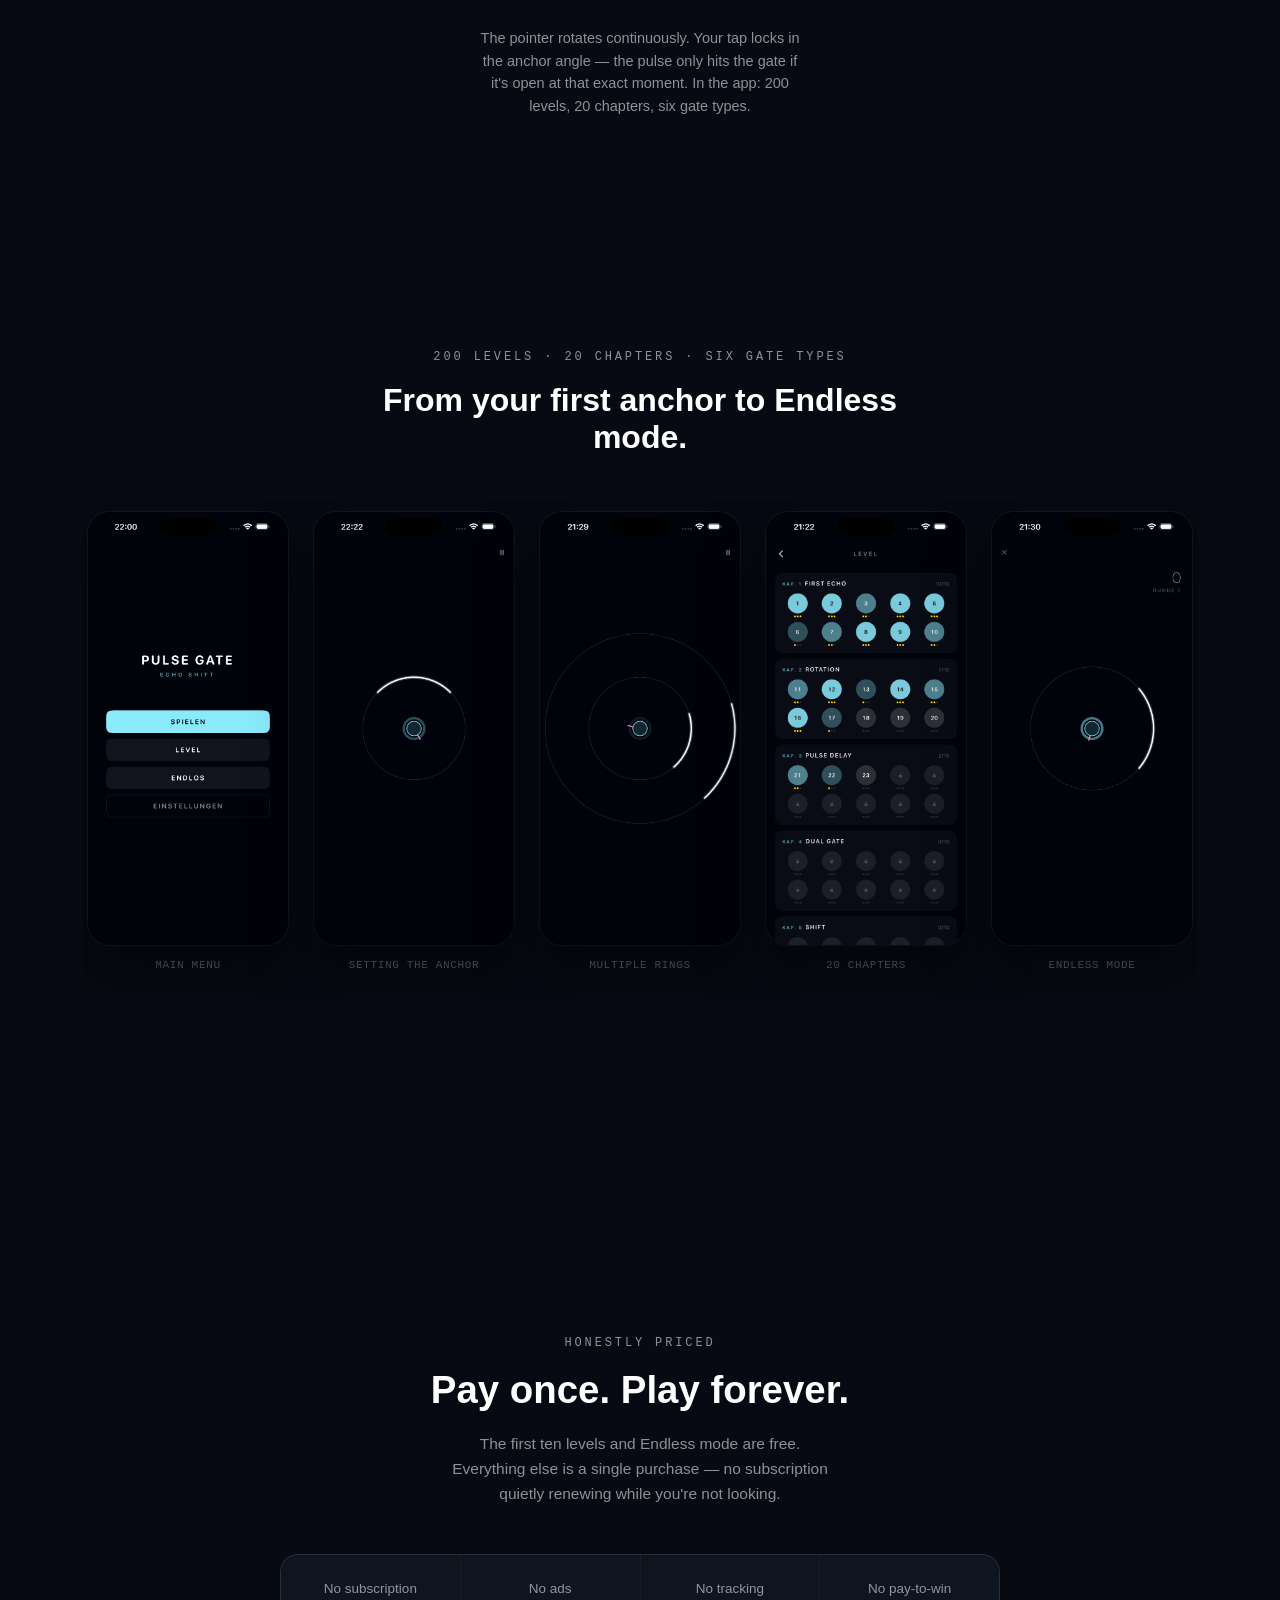
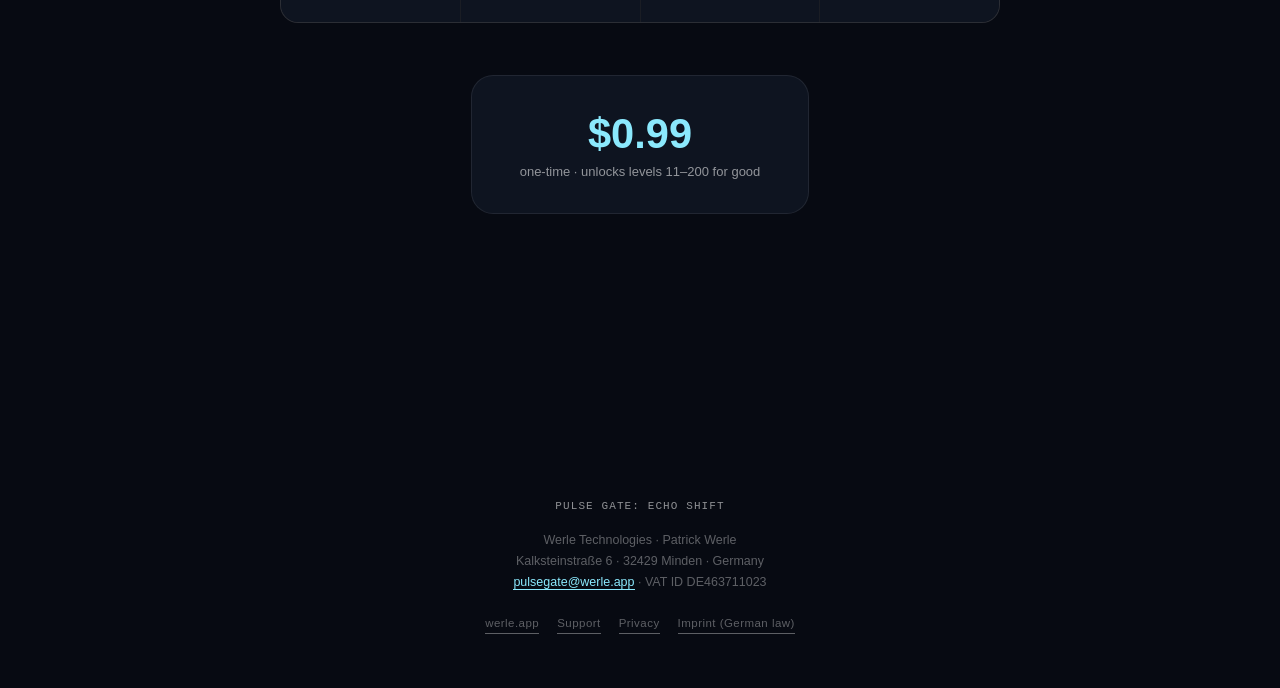
==== commit 203e414f: "Footer: Link auf werle.app Co-Authored-By: Claude Sonnet 5.5 <noreply@anthropic.com>" ====
--- a/en/index.html
+++ b/en/index.html
@@ -127,6 +127,7 @@
     <a href="mailto:pulsegate@werle.app">pulsegate@werle.app</a> · VAT ID DE463711023
   </p>
   <div class="footer-links">
+    <a href="https://werle.app">werle.app</a>
     <a href="/support.html">Support</a>
     <a href="/privacy.html">Privacy</a>
     <a href="/impressum.html">Imprint (German law)</a>
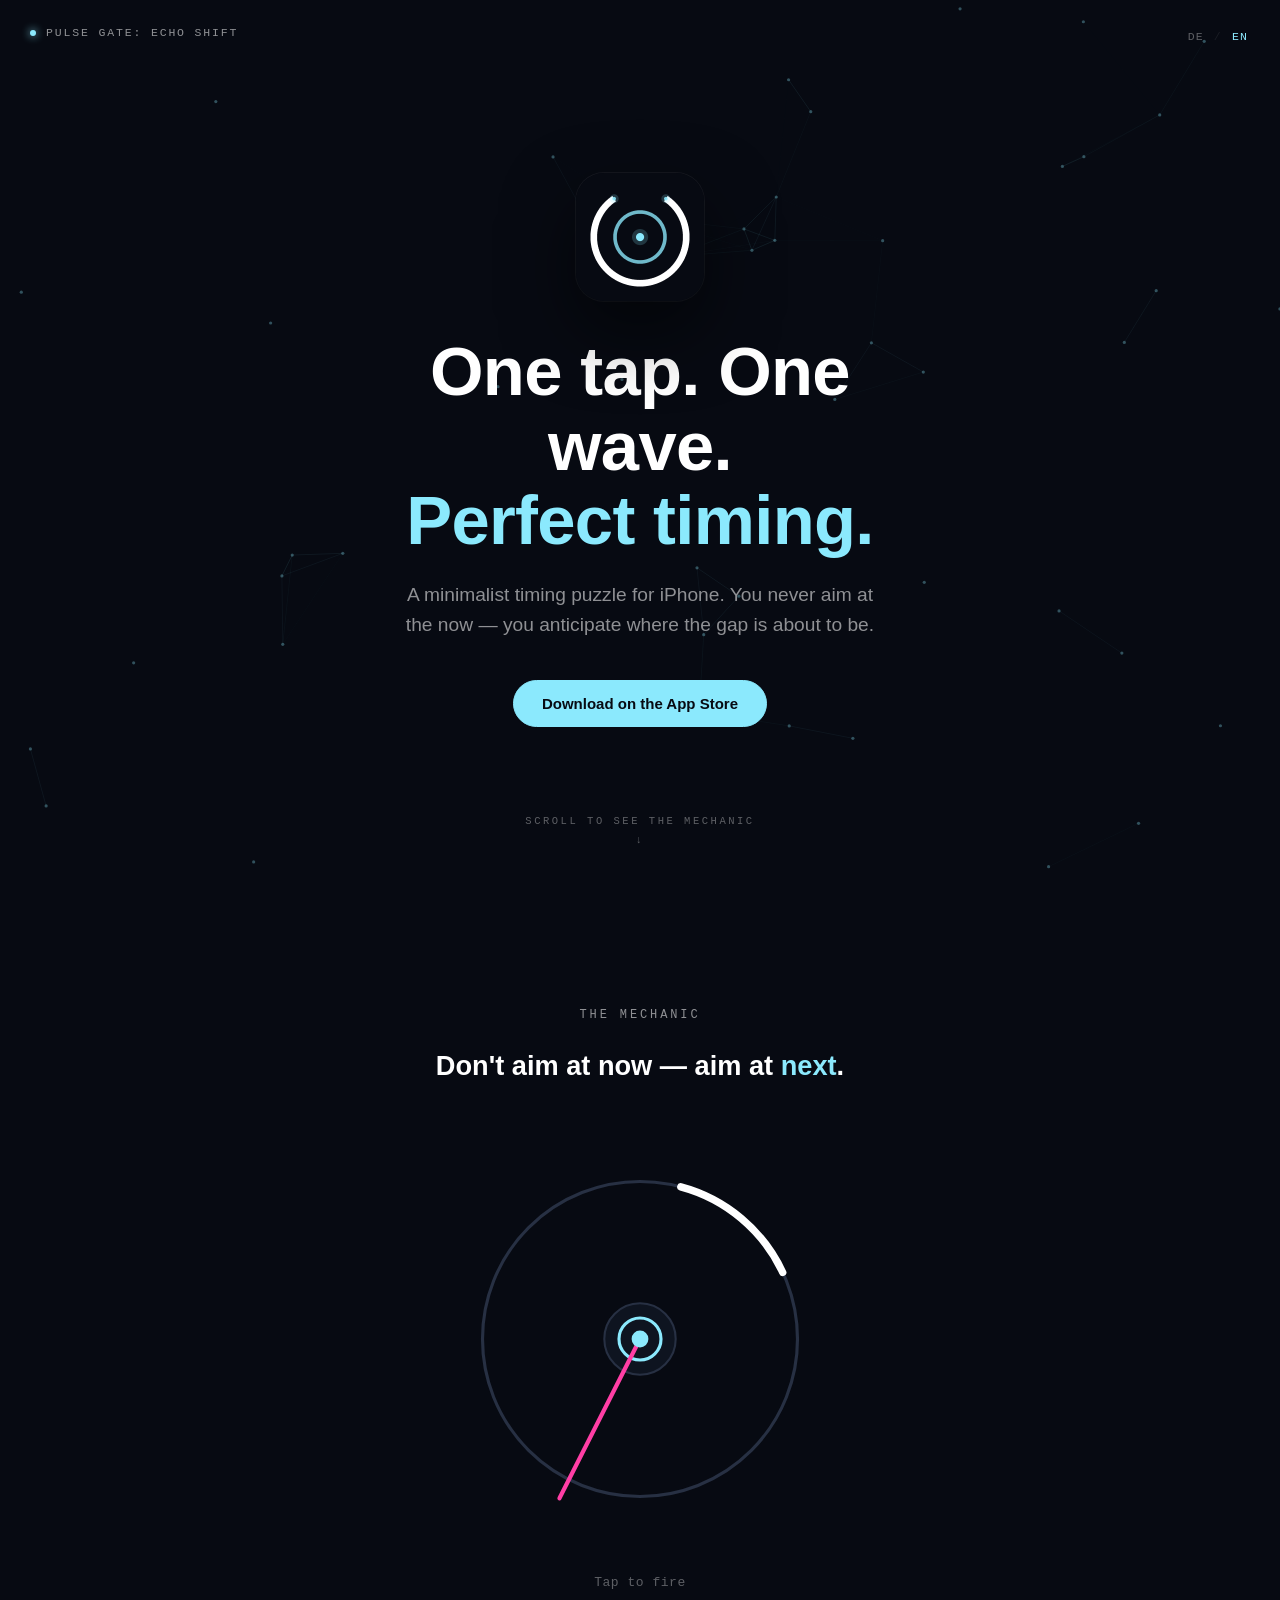
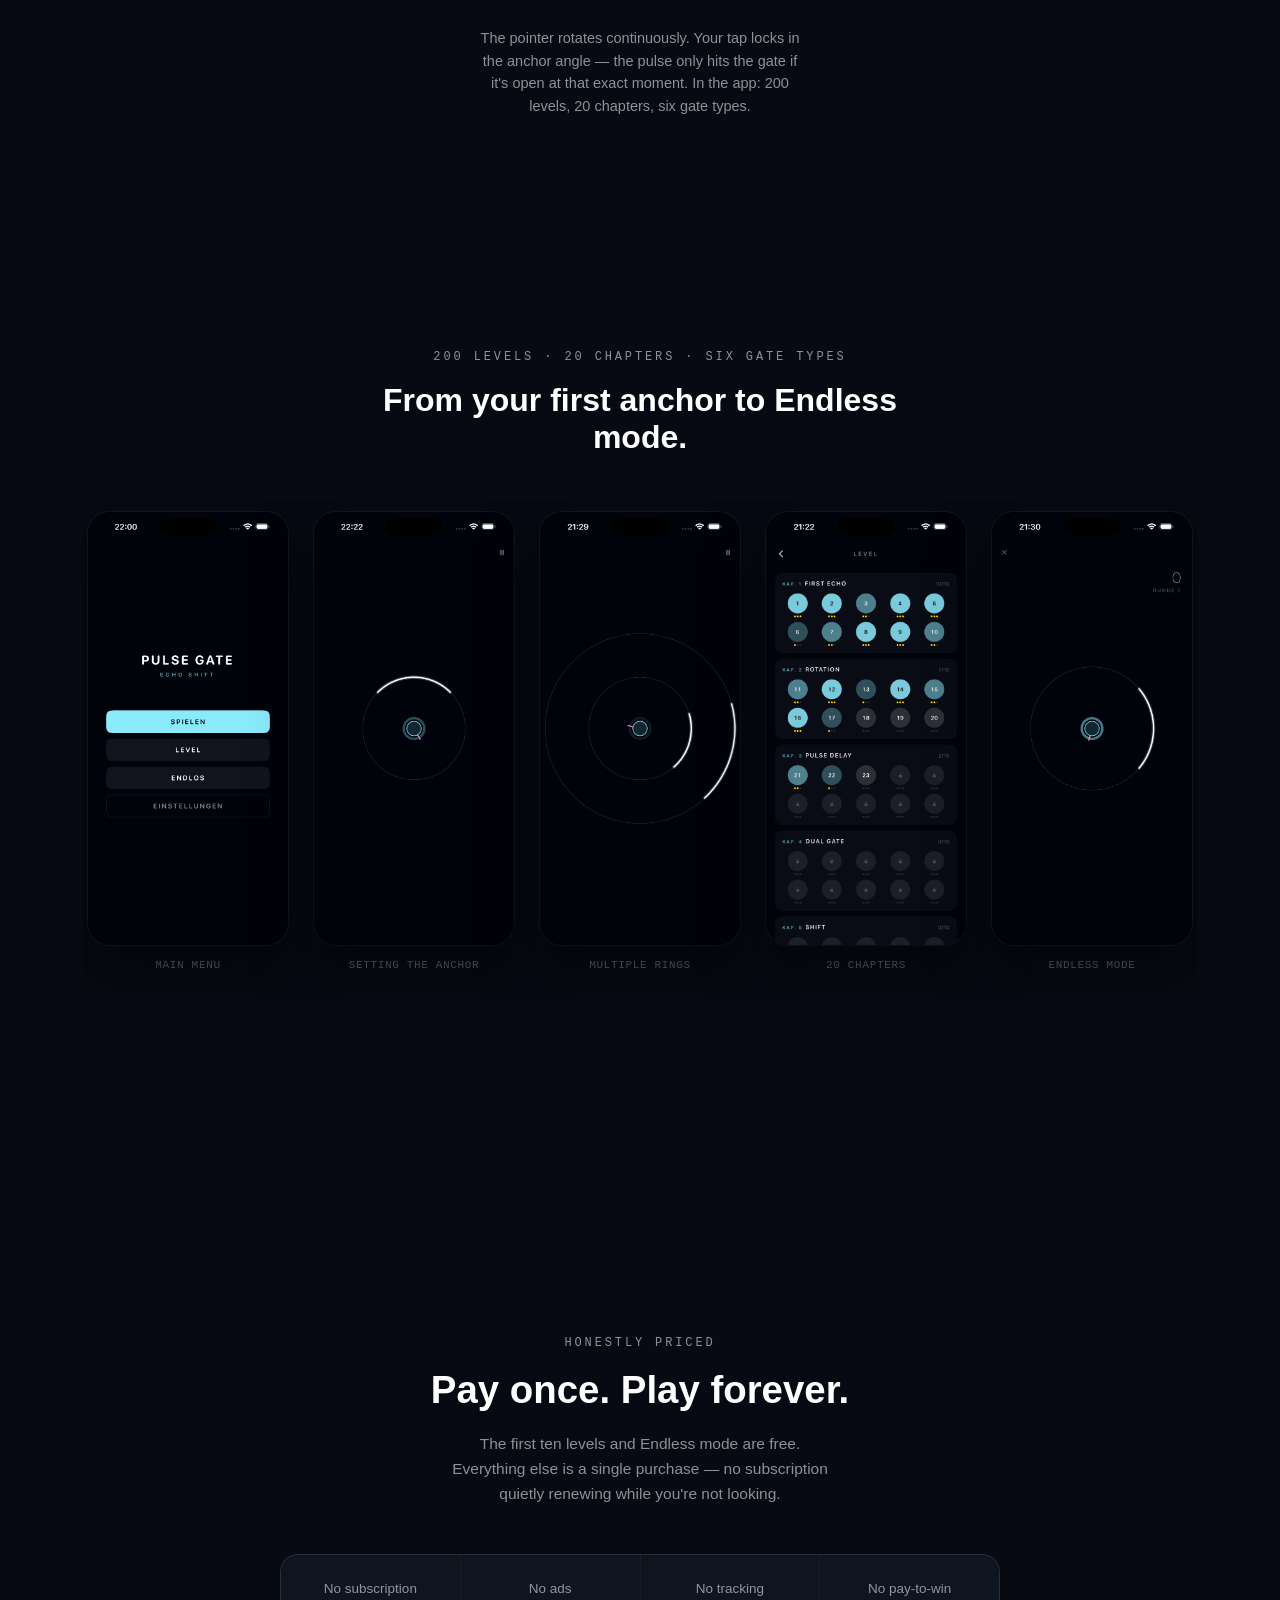
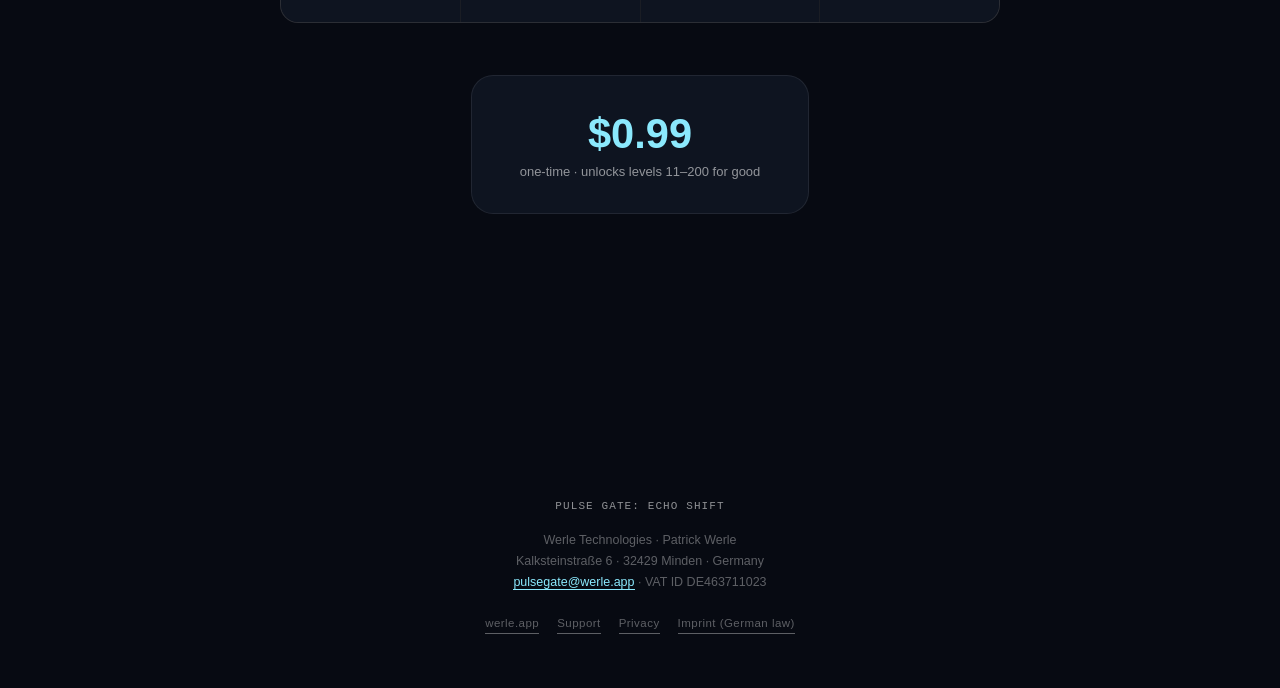
==== commit c82e7455: "SEO: /en/ mit Slash in Canonical, hreflang und Sitemap (Pages leitet /en auf /en/ um) Co-Authored-By" ====
--- a/en/index.html
+++ b/en/index.html
@@ -5,9 +5,9 @@
 <meta name="viewport" content="width=device-width, initial-scale=1">
 <title>Pulse Gate: Echo Shift — One Tap. One Wave. Perfect Timing.</title>
 <meta name="description" content="Pulse Gate: Echo Shift is a minimalist one-tap timing puzzle for iPhone. 200 levels, 20 chapters, no subscription, no ads.">
-<link rel="canonical" href="https://pulsegate.werle.app/en">
+<link rel="canonical" href="https://pulsegate.werle.app/en/">
 <link rel="alternate" hreflang="de" href="https://pulsegate.werle.app/">
-<link rel="alternate" hreflang="en" href="https://pulsegate.werle.app/en">
+<link rel="alternate" hreflang="en" href="https://pulsegate.werle.app/en/">
 <link rel="alternate" hreflang="x-default" href="https://pulsegate.werle.app/">
 <meta property="og:title" content="Pulse Gate: Echo Shift">
 <meta property="og:description" content="A minimalist timing puzzle for iPhone. You never aim at the now — you anticipate where the gap will be.">
@@ -18,7 +18,7 @@
 <link rel="apple-touch-icon" href="/assets/icon.png">
 <link rel="stylesheet" href="/assets/style.css">
 <script>window.PULSEGATE_STRINGS = { hit: 'Perfect', miss: 'Missed', hint: 'Tap to fire' };</script>
-<script type="application/ld+json">{"@context": "https://schema.org", "@type": "MobileApplication", "name": "Pulse Gate: Echo Shift", "url": "https://pulsegate.werle.app/en", "installUrl": "https://apps.apple.com/app/id6788528869", "applicationCategory": "GameApplication", "operatingSystem": "iOS", "inLanguage": "en", "author": {"@type": "Organization", "name": "Werle Technologies", "url": "https://werle.app"}}</script>
+<script type="application/ld+json">{"@context": "https://schema.org", "@type": "MobileApplication", "name": "Pulse Gate: Echo Shift", "url": "https://pulsegate.werle.app/en/", "installUrl": "https://apps.apple.com/app/id6788528869", "applicationCategory": "GameApplication", "operatingSystem": "iOS", "inLanguage": "en", "author": {"@type": "Organization", "name": "Werle Technologies", "url": "https://werle.app"}}</script>
 </head>
 <body>
 
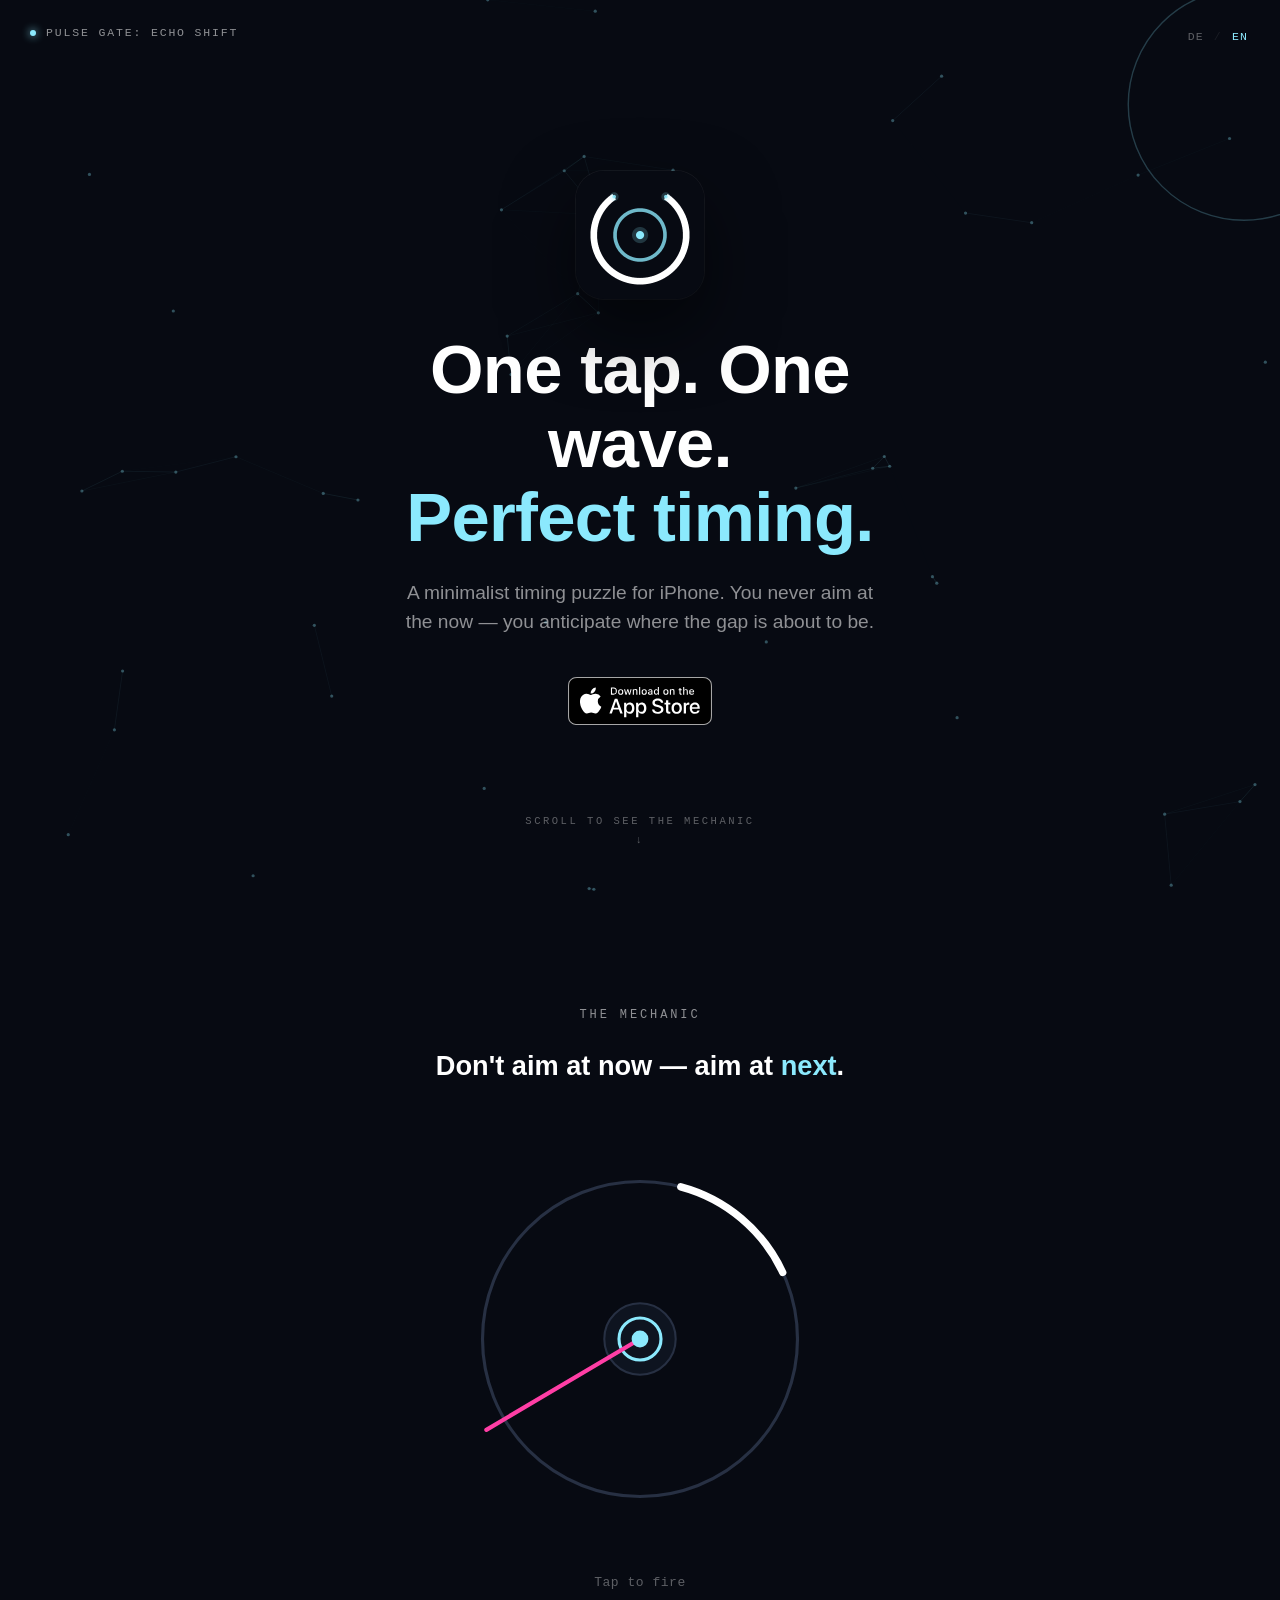
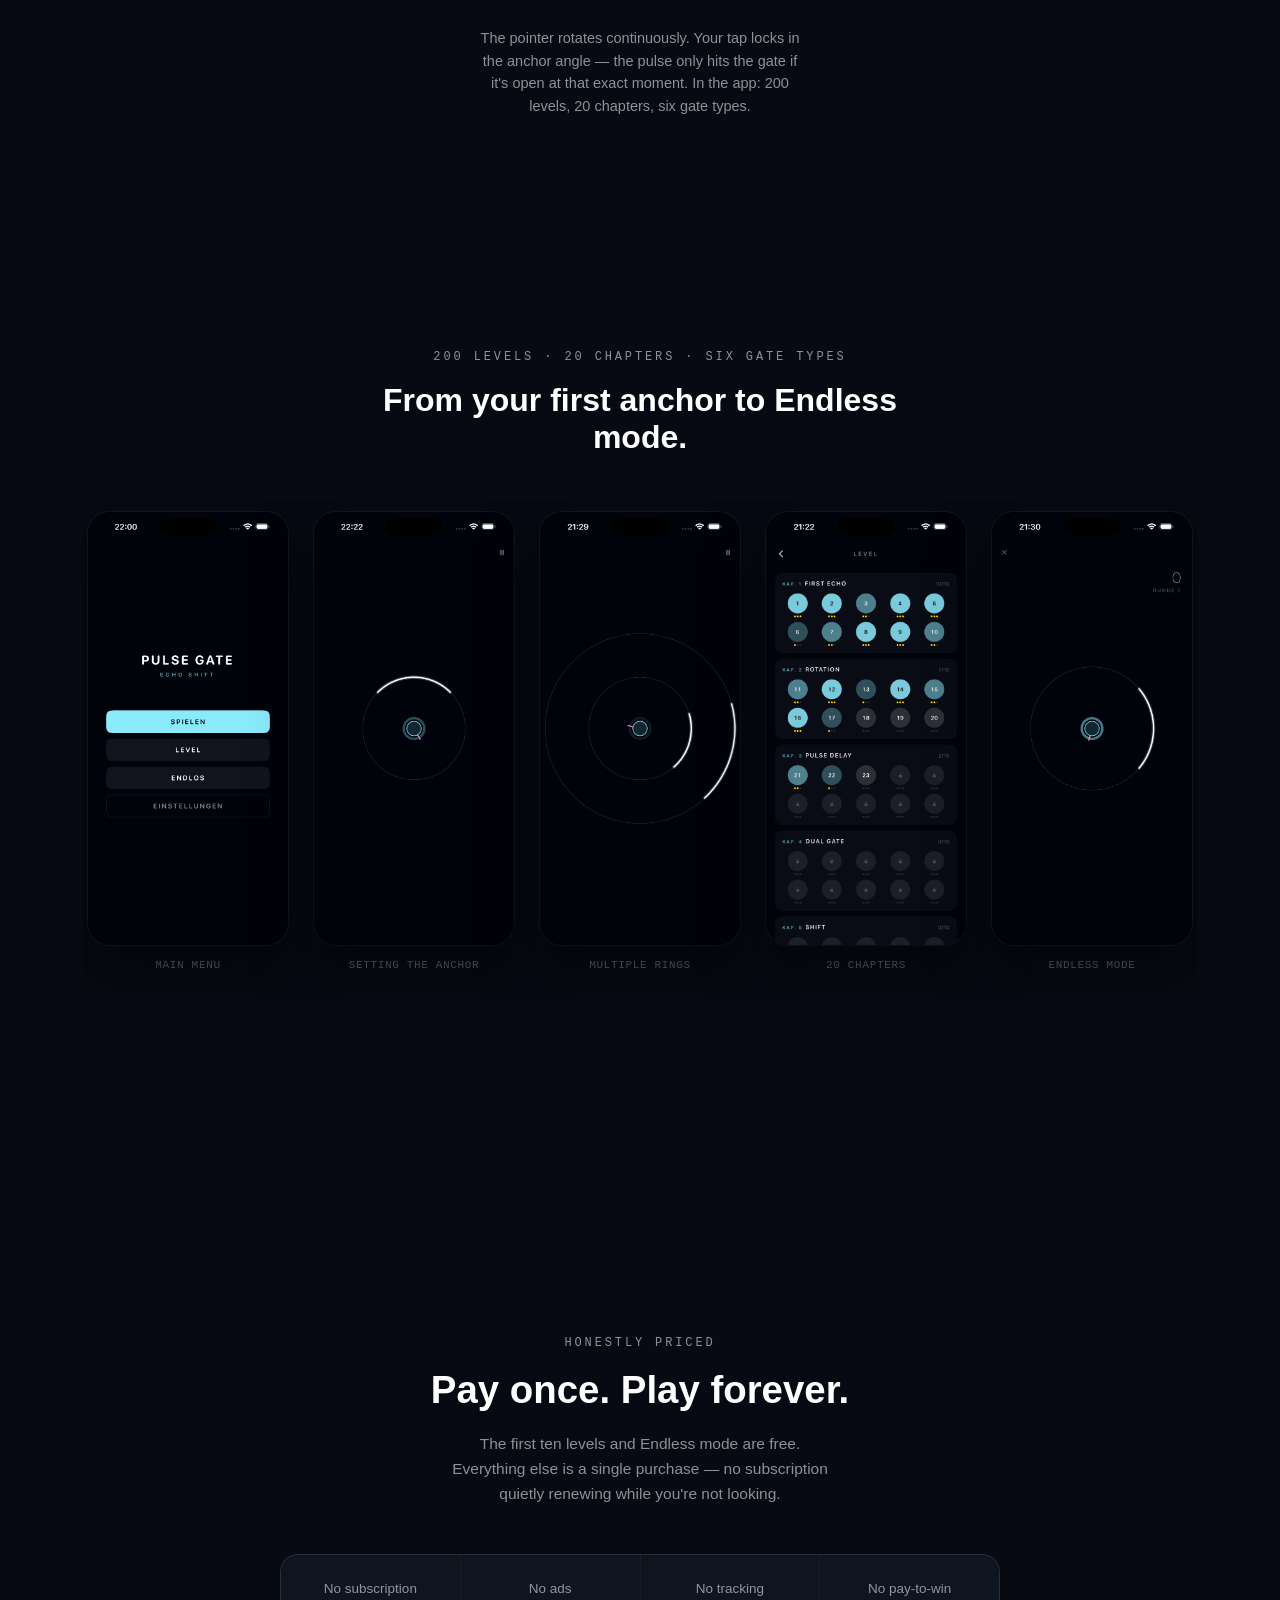
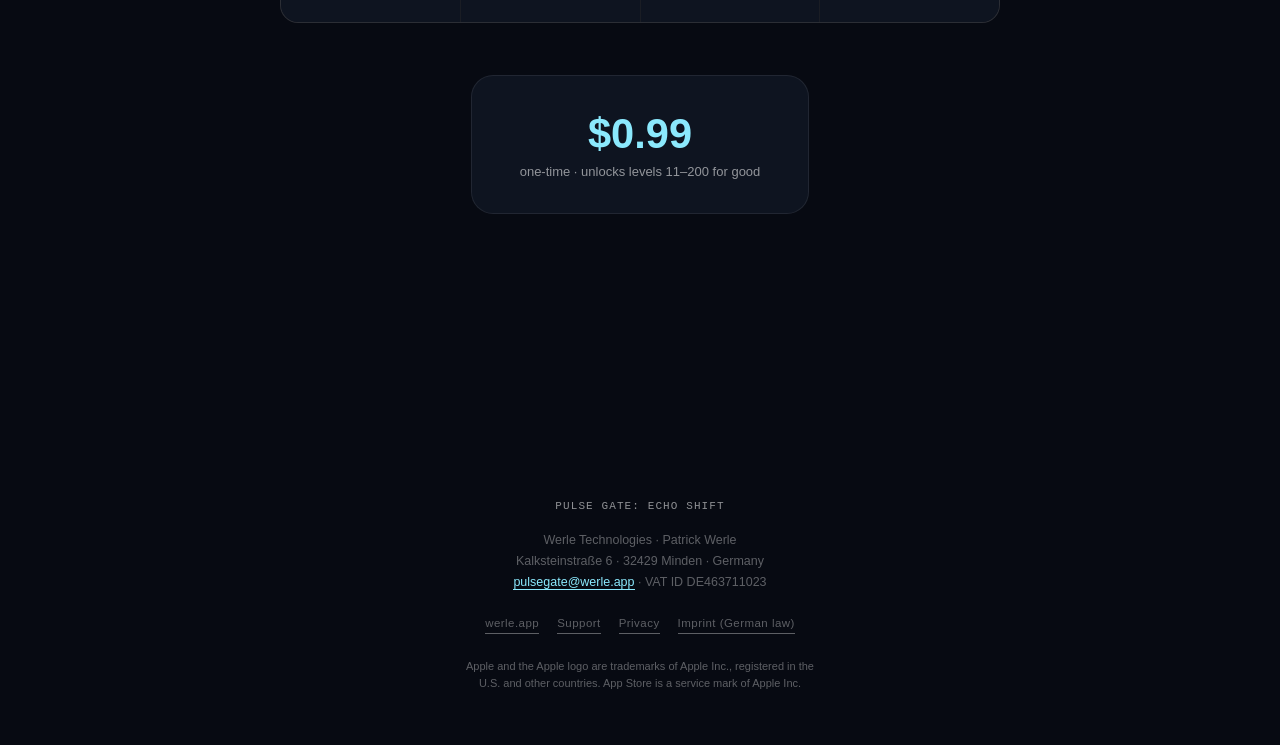
==== commit 38ff0a1d: "Use Apple's official App Store badge in the hero - Replace the home-made "Im App Store laden" / "Dow" ====
--- a/en/index.html
+++ b/en/index.html
@@ -36,8 +36,8 @@
   </div>
   <h1 class="hero-headline">One tap. One wave.<br><span class="accent">Perfect timing.</span></h1>
   <p class="hero-sub">A minimalist timing puzzle for iPhone. You never aim at the now — you anticipate where the gap is about to be.</p>
-  <div id="hero-cta" data-cta-label="Download on the App Store">
-    <a class="appstore-cta" href="https://apps.apple.com/app/id6788528869">Download on the App Store</a>
+  <div id="hero-cta">
+    <a class="appstore-badge" href="https://apps.apple.com/app/id6788528869"><img src="/assets/badges/app-store-badge-en.svg" alt="Download on the App Store" width="144" height="48"></a>
   </div>
   <div class="scroll-hint">Scroll to see the mechanic<div class="chevron">↓</div></div>
 </section>
@@ -132,6 +132,7 @@
     <a href="/privacy.html">Privacy</a>
     <a href="/impressum.html">Imprint (German law)</a>
   </div>
+  <p class="footer-credit">Apple and the Apple logo are trademarks of Apple Inc., registered in the U.S. and other countries. App Store is a service mark of Apple Inc.</p>
 </footer>
 
 <script src="/assets/config.js"></script>
--- a/assets/style.css
+++ b/assets/style.css
@@ -151,20 +151,11 @@
   box-shadow: 0 0 8px var(--thread);
   animation: pulseDot 2.4s ease-in-out infinite;
 }
-.appstore-cta {
-  margin-top: 40px;
-  display: inline-flex;
-  align-items: center;
-  gap: 10px;
-  padding: 14px 28px;
-  border-radius: 999px;
-  border: 1px solid var(--thread);
-  background: var(--thread);
-  color: var(--paper);
-  font-size: 15px;
-  font-weight: 600;
-}
-.appstore-cta:hover { opacity: .88; }
+/* Official Apple badge: unmodified artwork, no hover/motion, clear space >= 1/4 height */
+#hero-cta { margin-top: 40px; }
+.appstore-badge { display: inline-block; line-height: 0; border-bottom: none; }
+.appstore-badge:hover { opacity: 1; }
+.appstore-badge img { display: block; height: 48px; width: auto; }
 .scroll-hint {
   position: absolute;
   bottom: 6vh;
@@ -314,6 +305,7 @@
   line-height: 1.7;
 }
 footer .footer-links { display: flex; gap: 18px; margin-top: 6px; flex-wrap: wrap; justify-content: center; }
+footer .footer-credit { margin-top: 10px; max-width: 60ch; font-size: 11px; line-height: 1.5; color: var(--faint); }
 footer .footer-links a { color: var(--faint); font-size: 11.5px; letter-spacing: .04em; }
 
 @media (max-width: 700px) {
